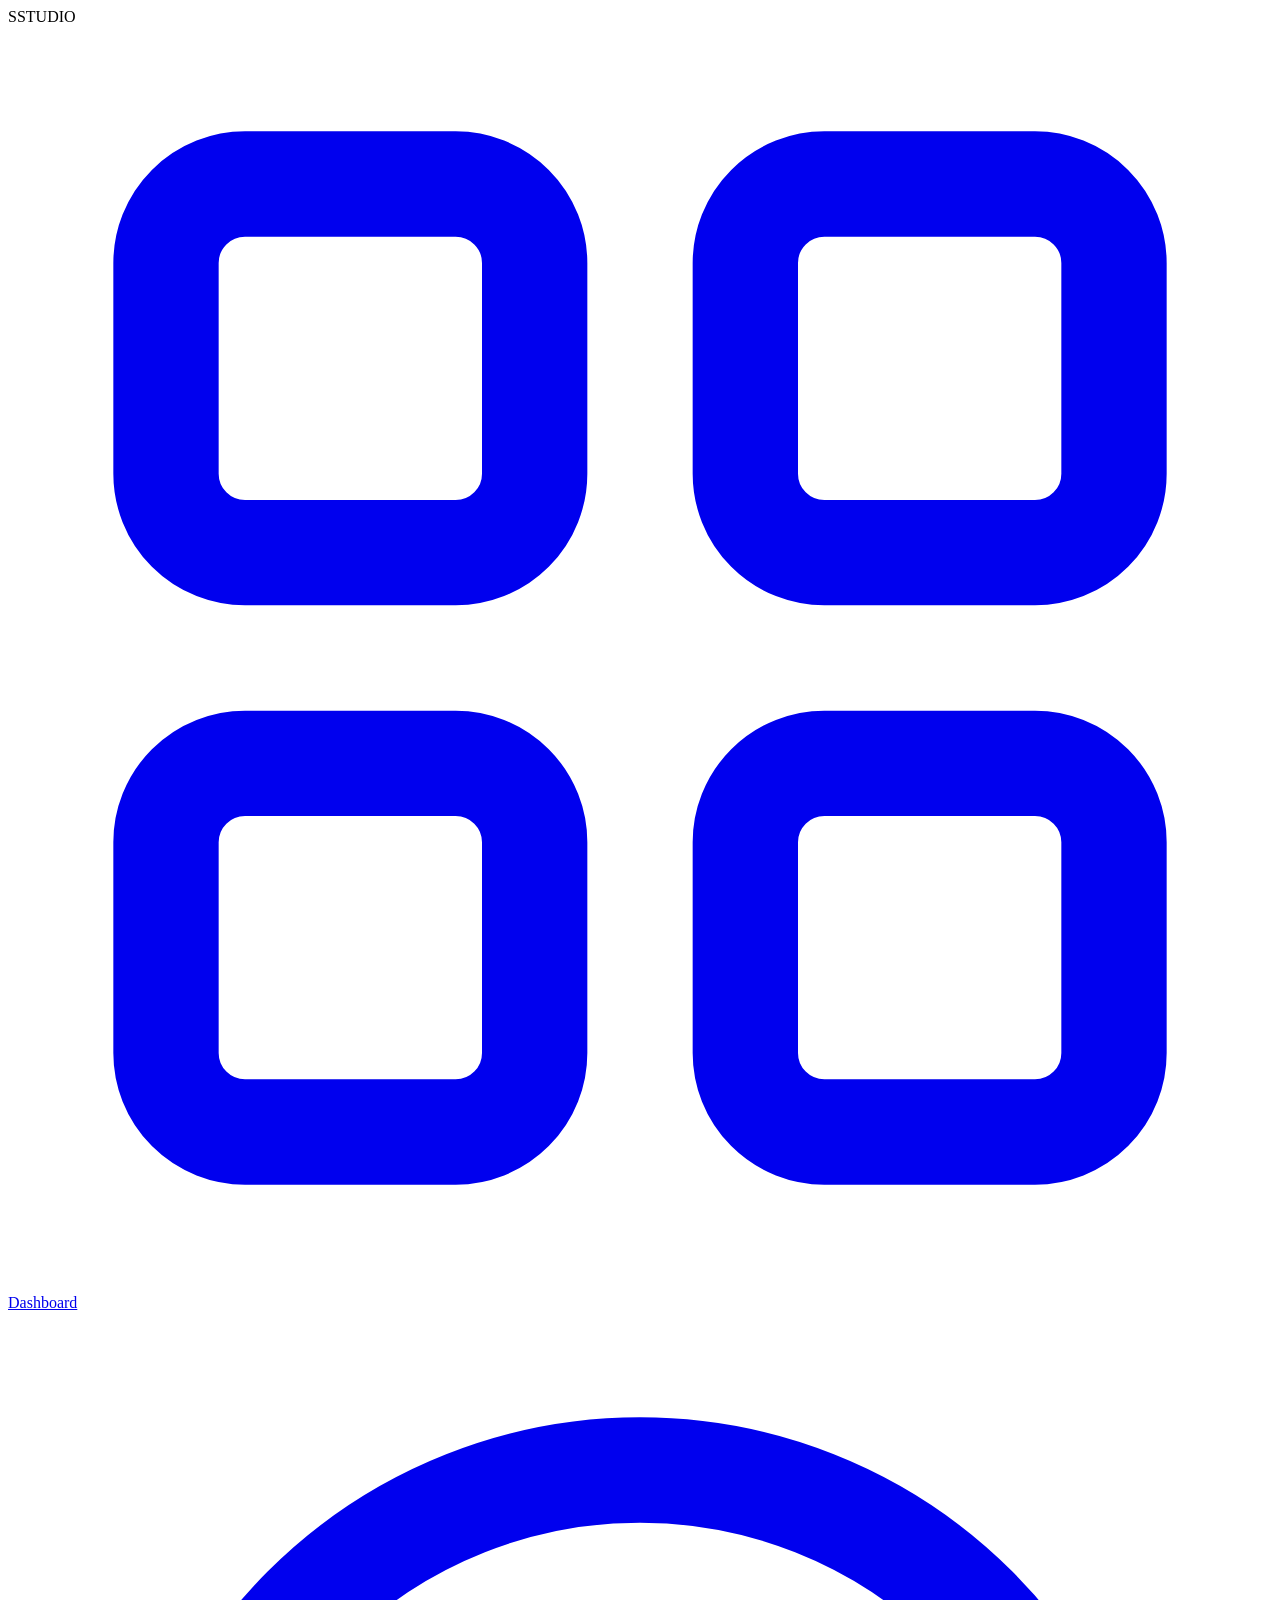
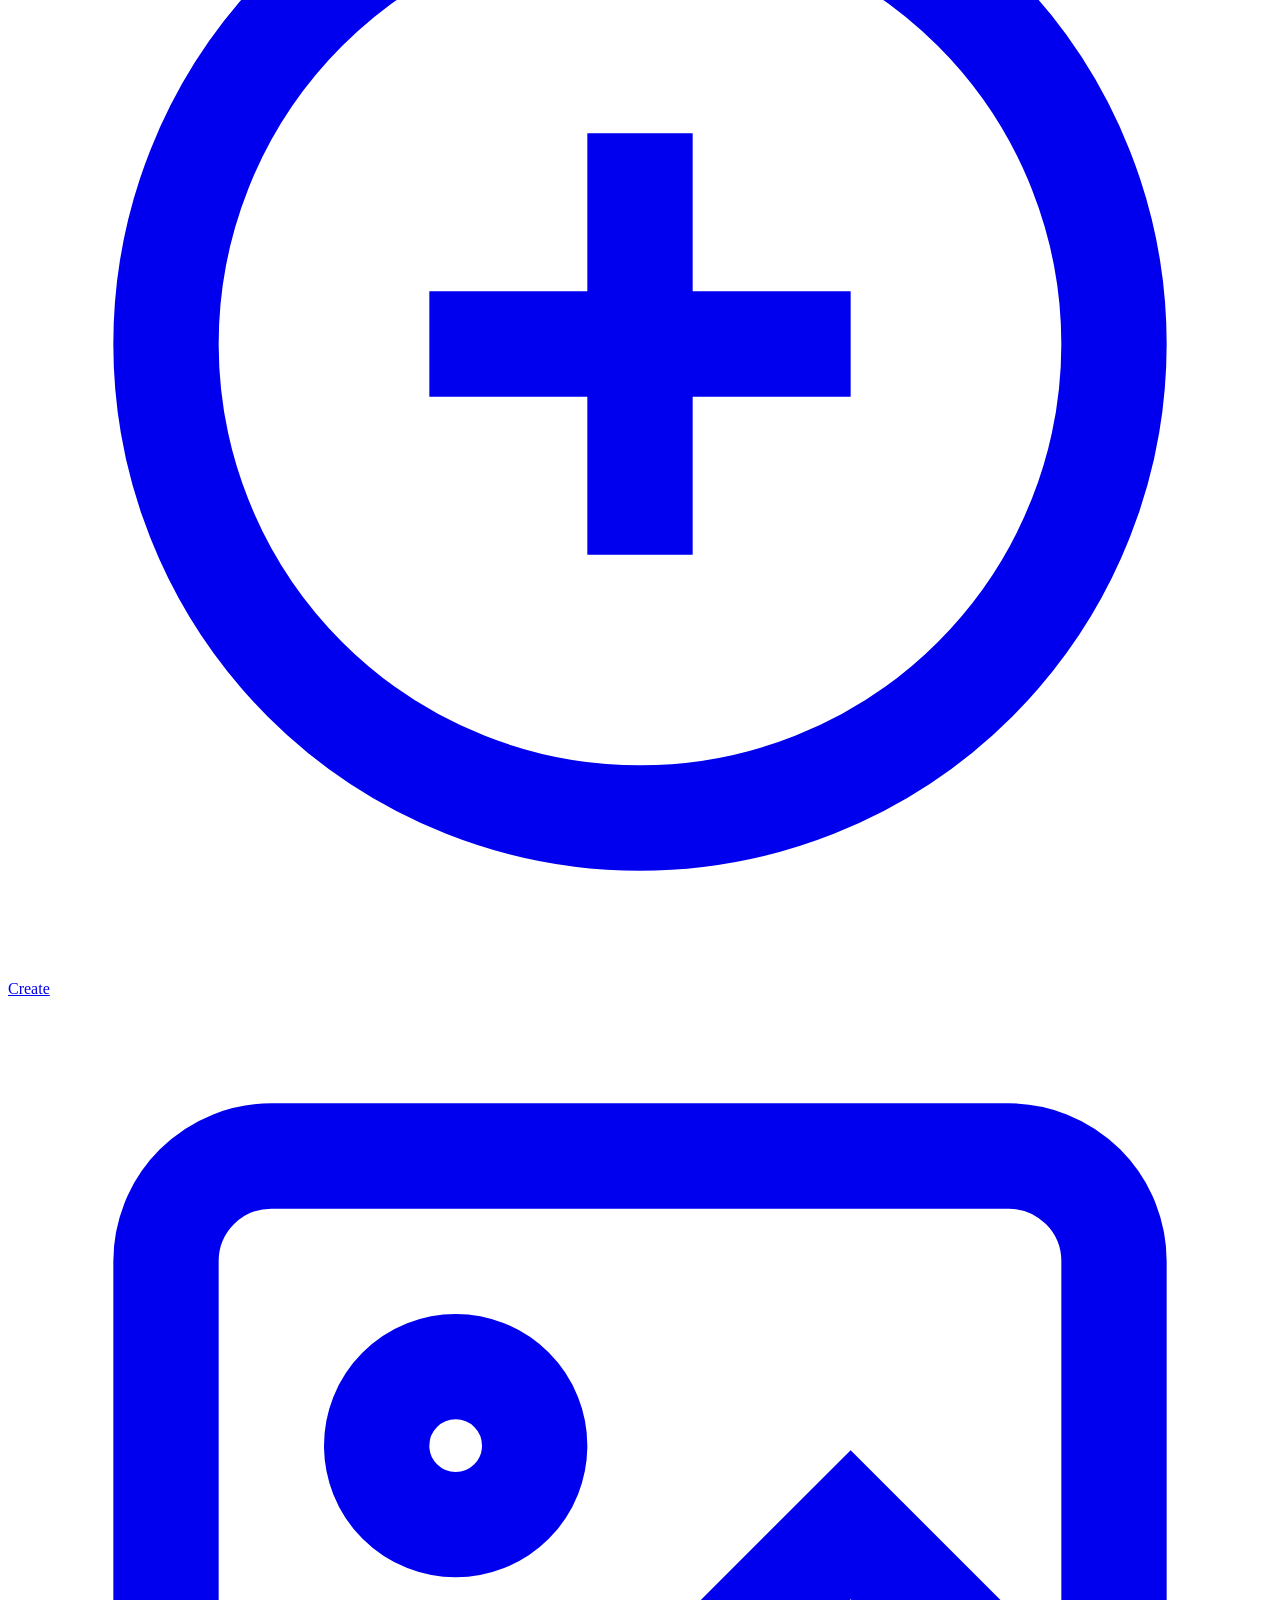
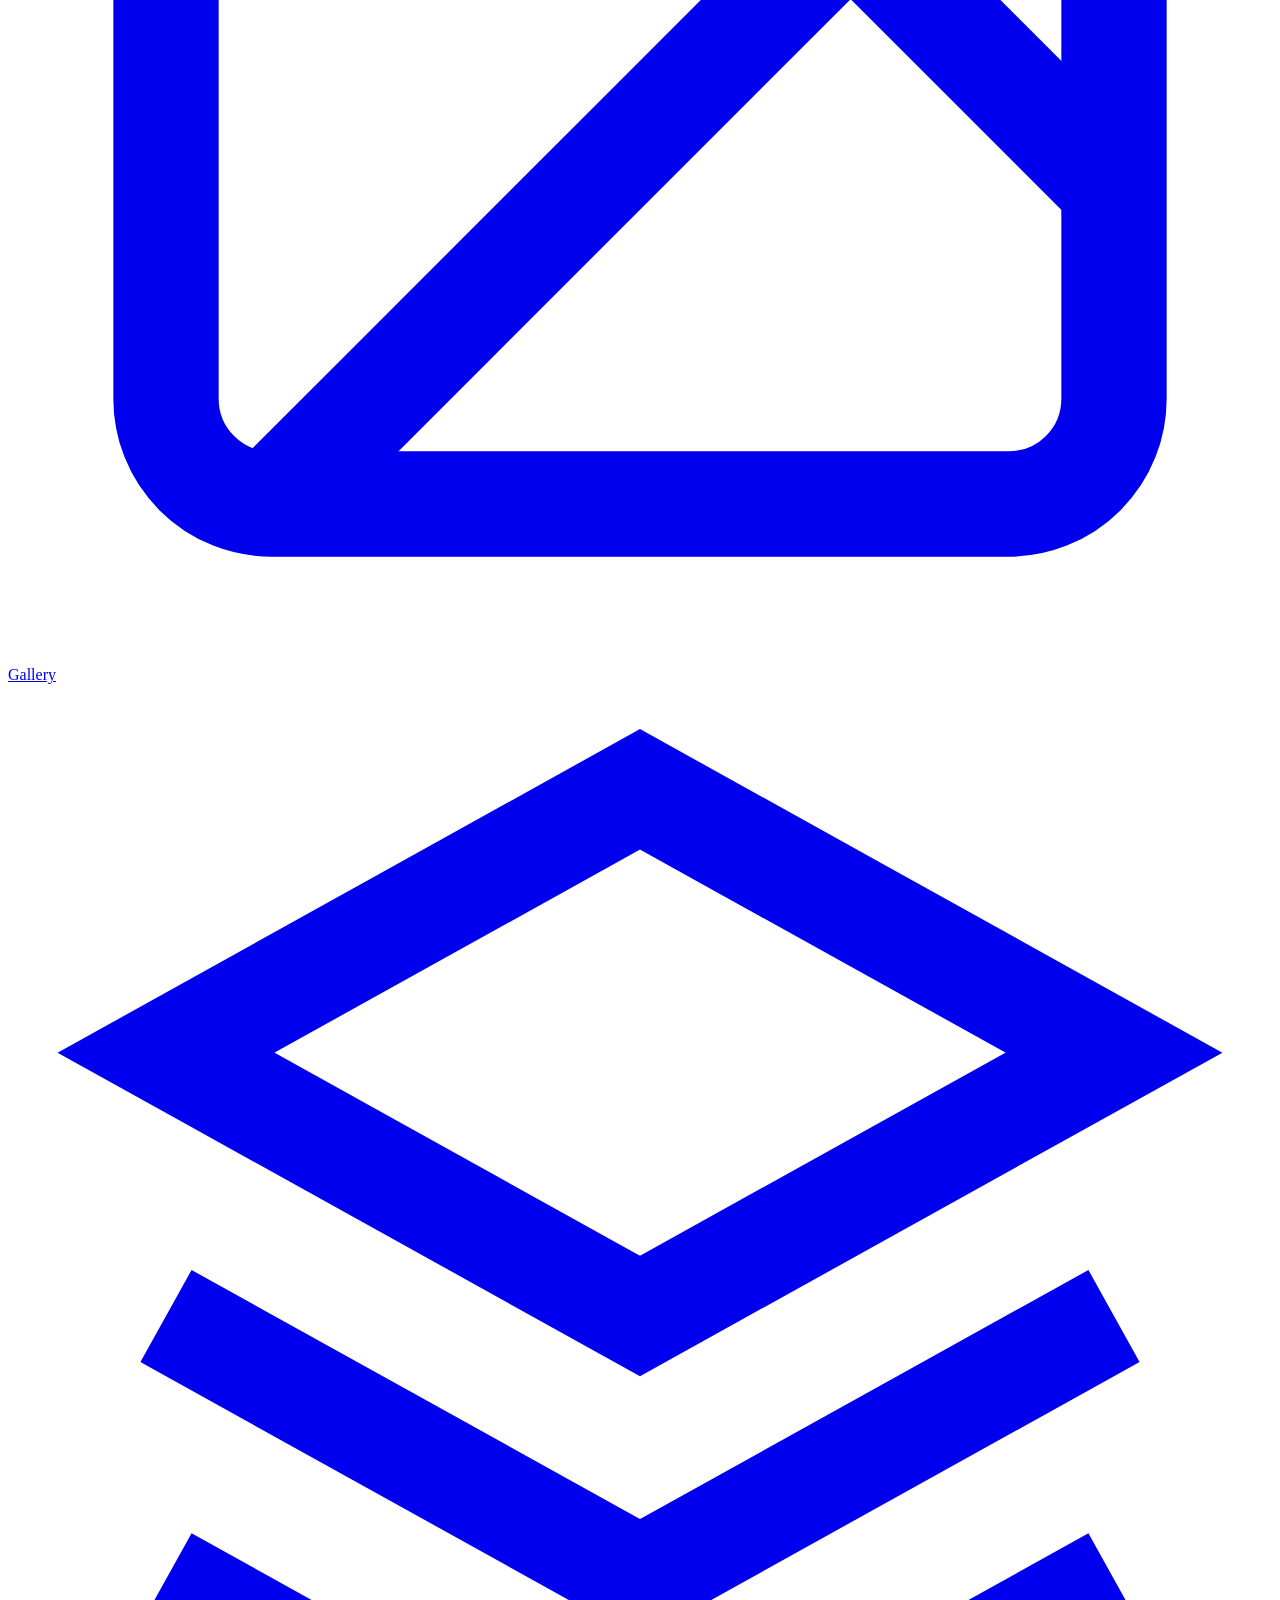
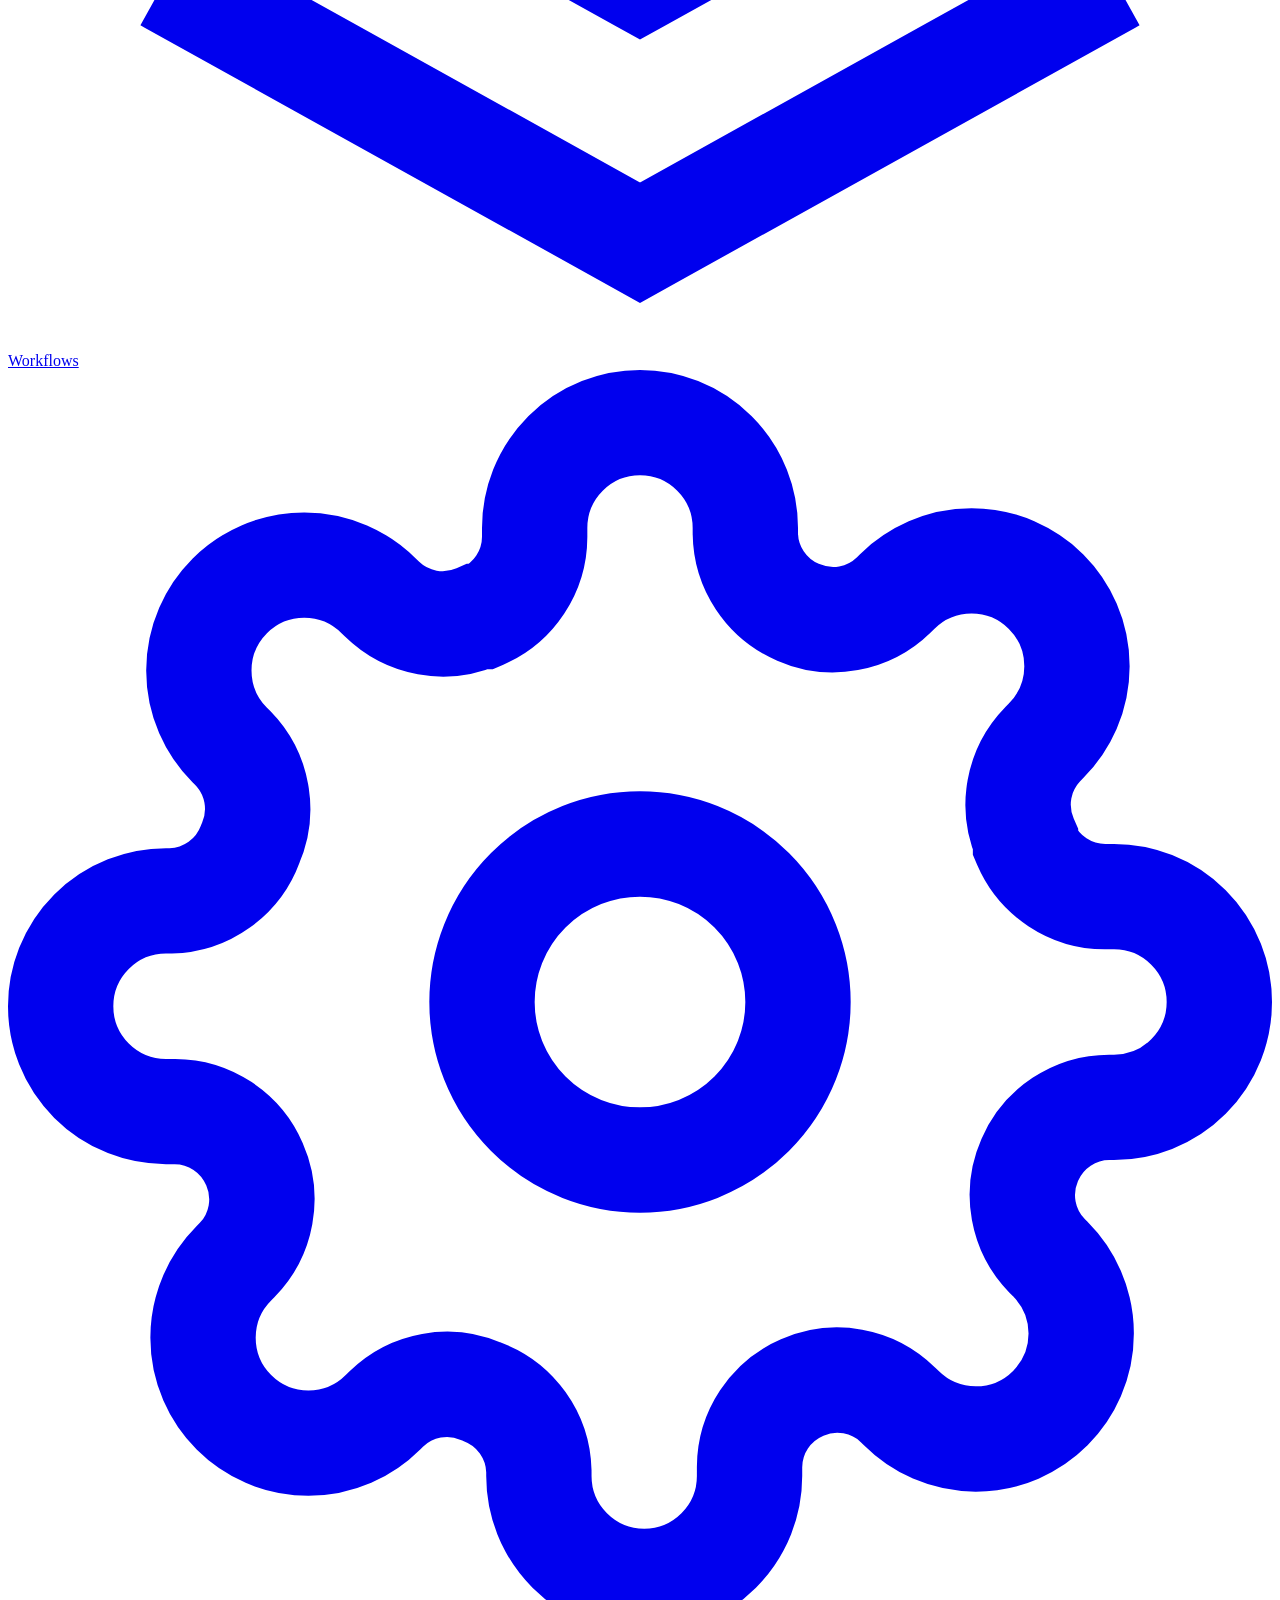
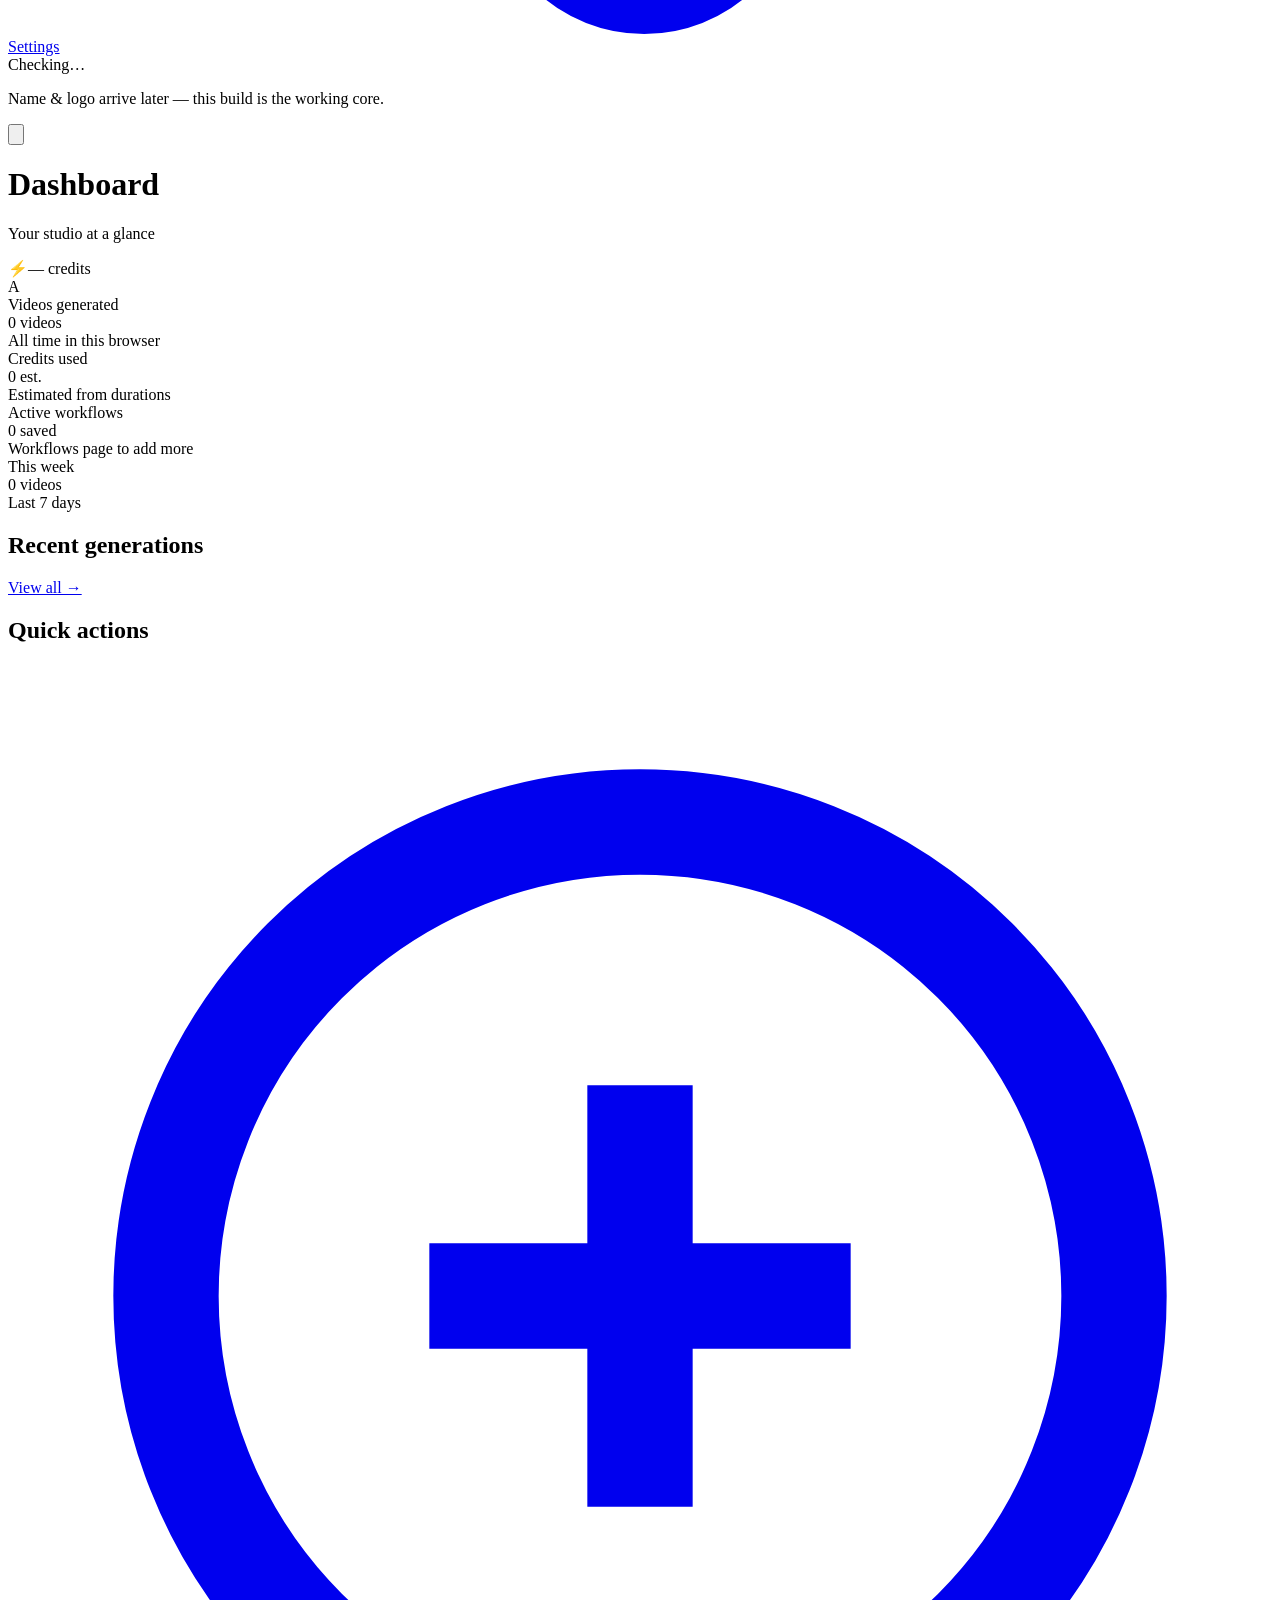
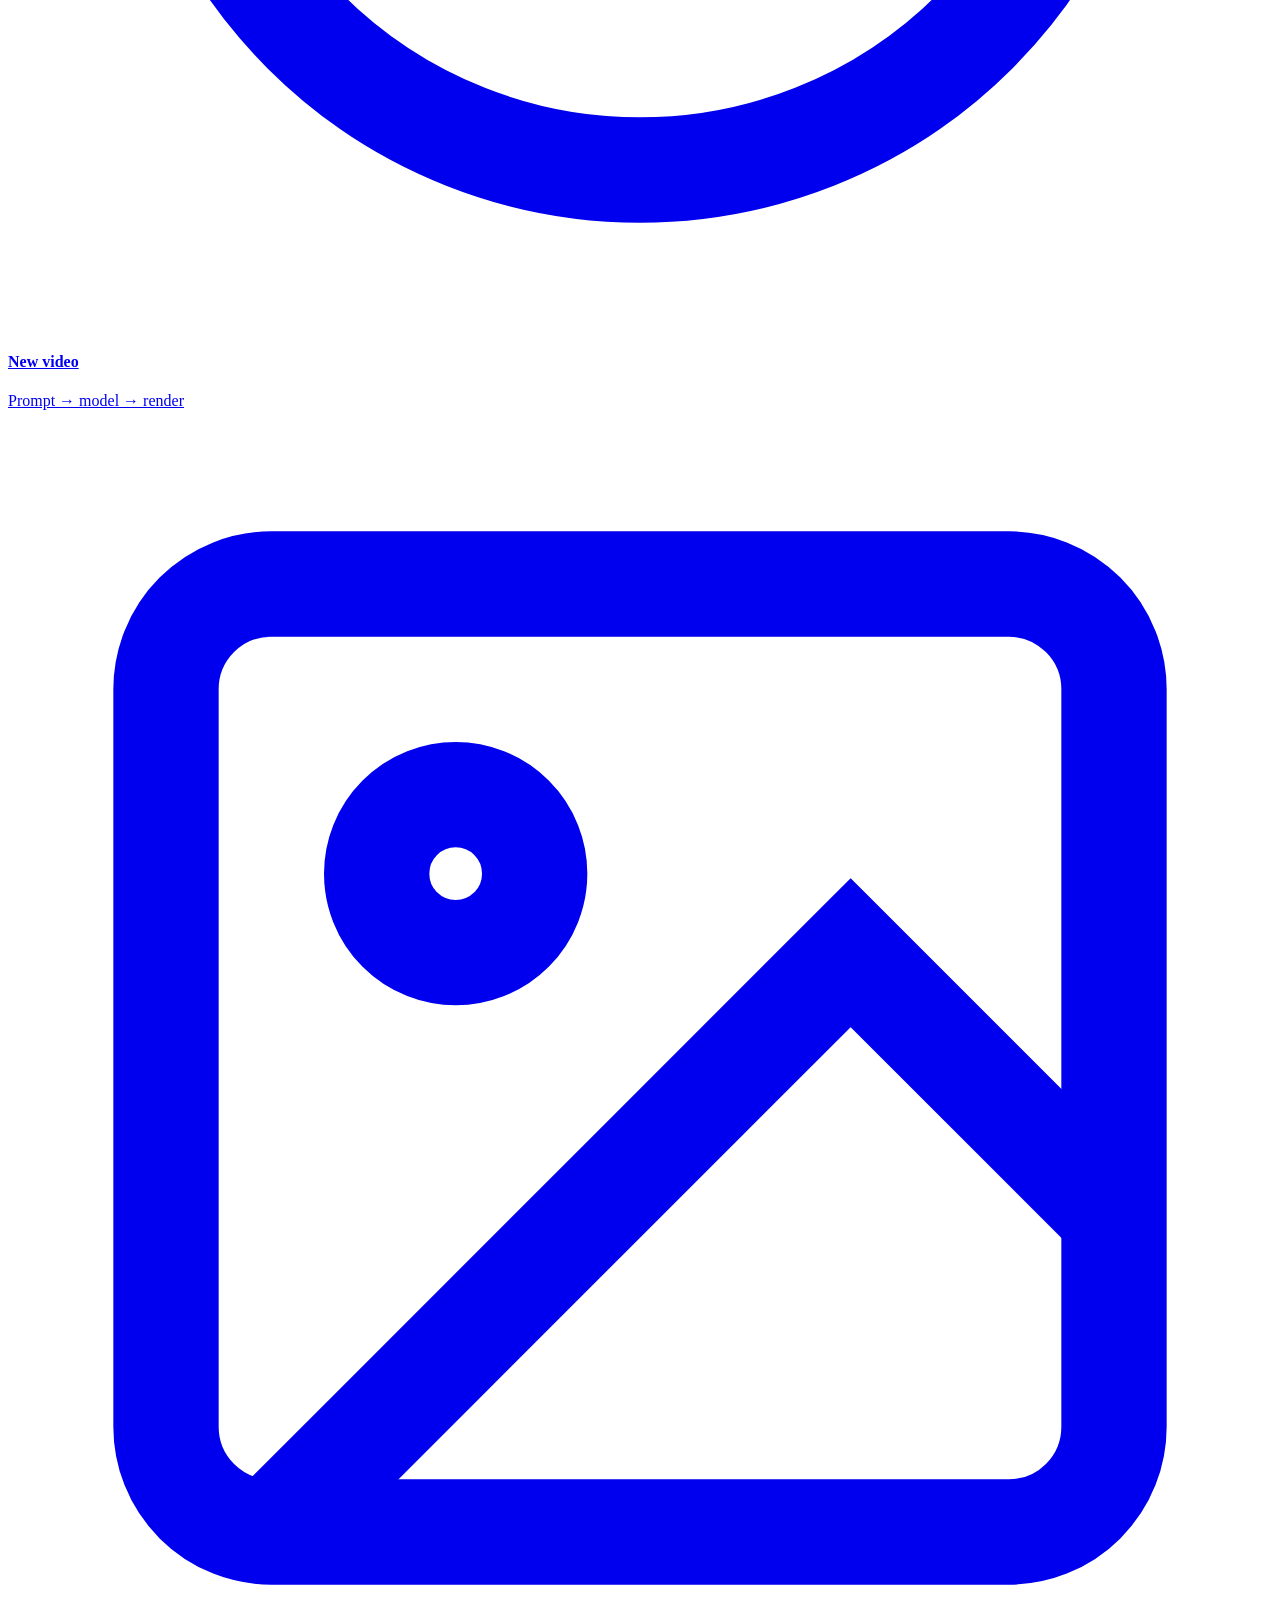
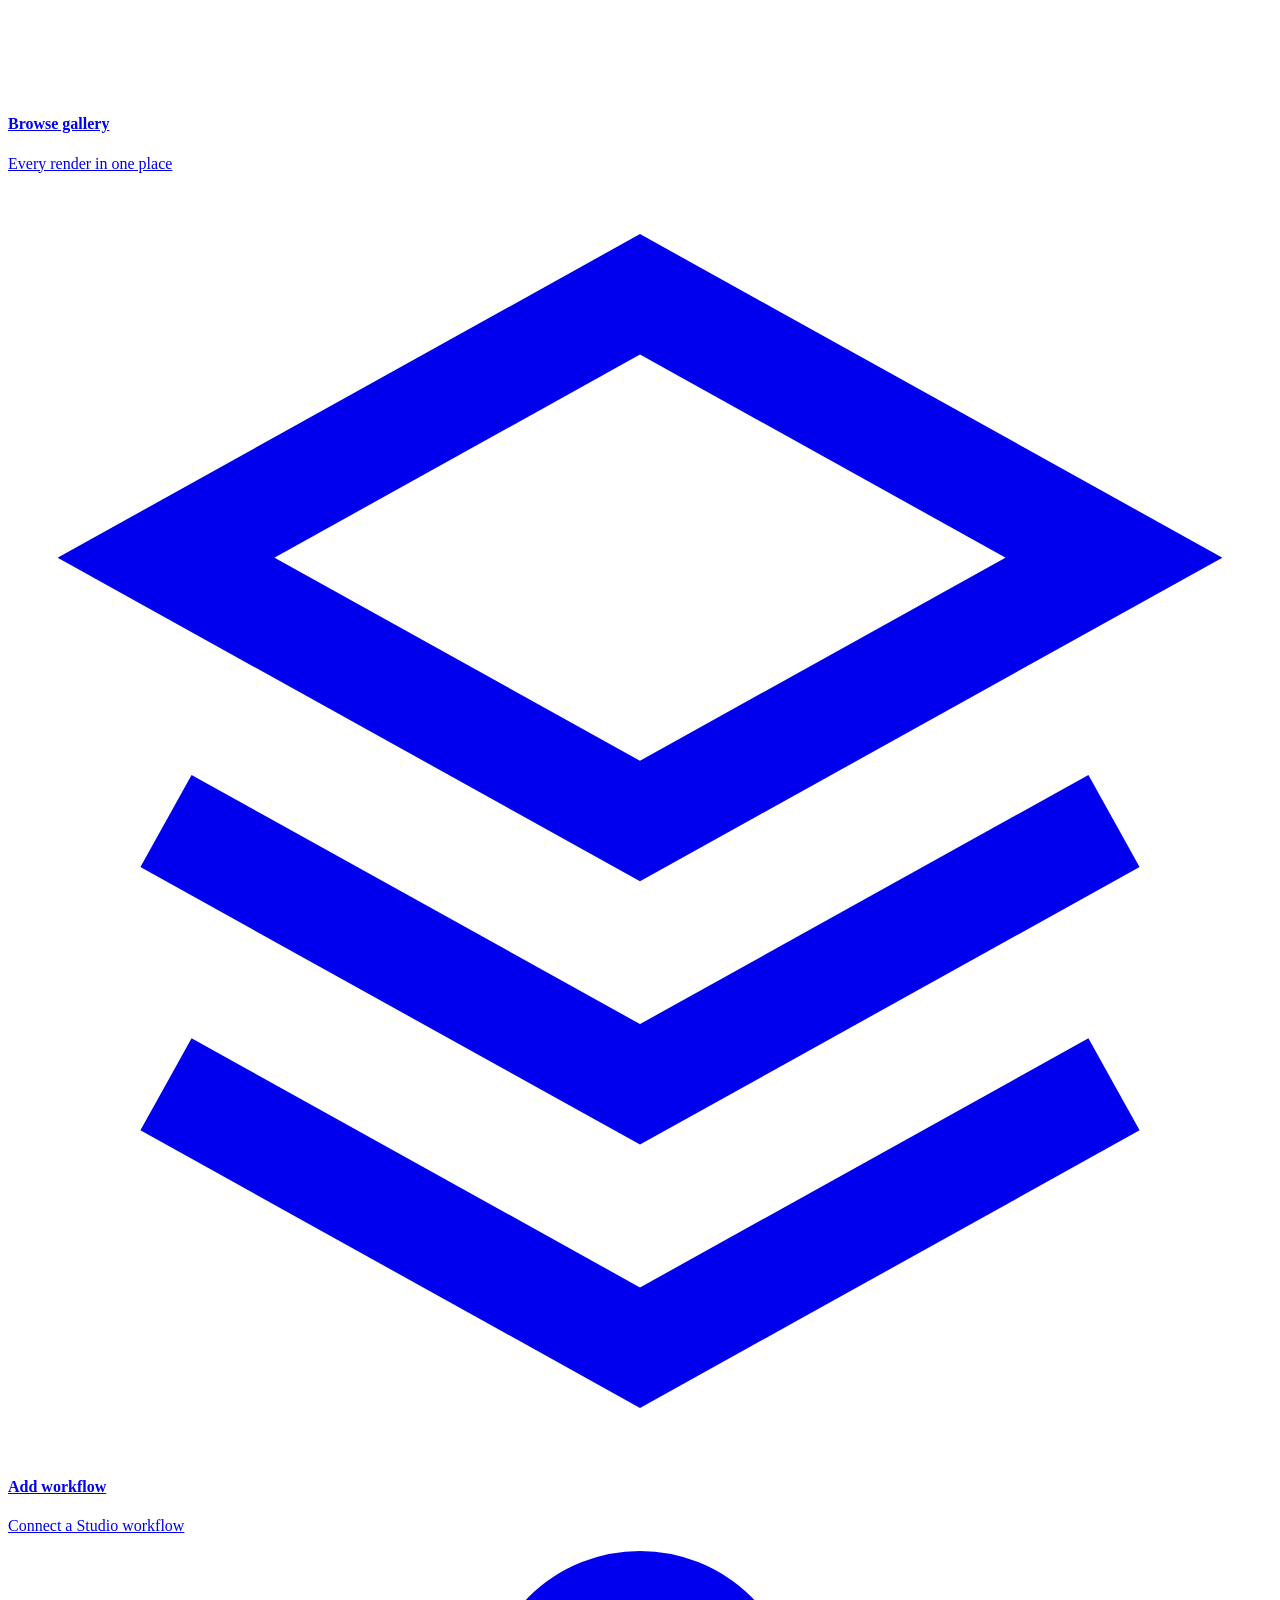
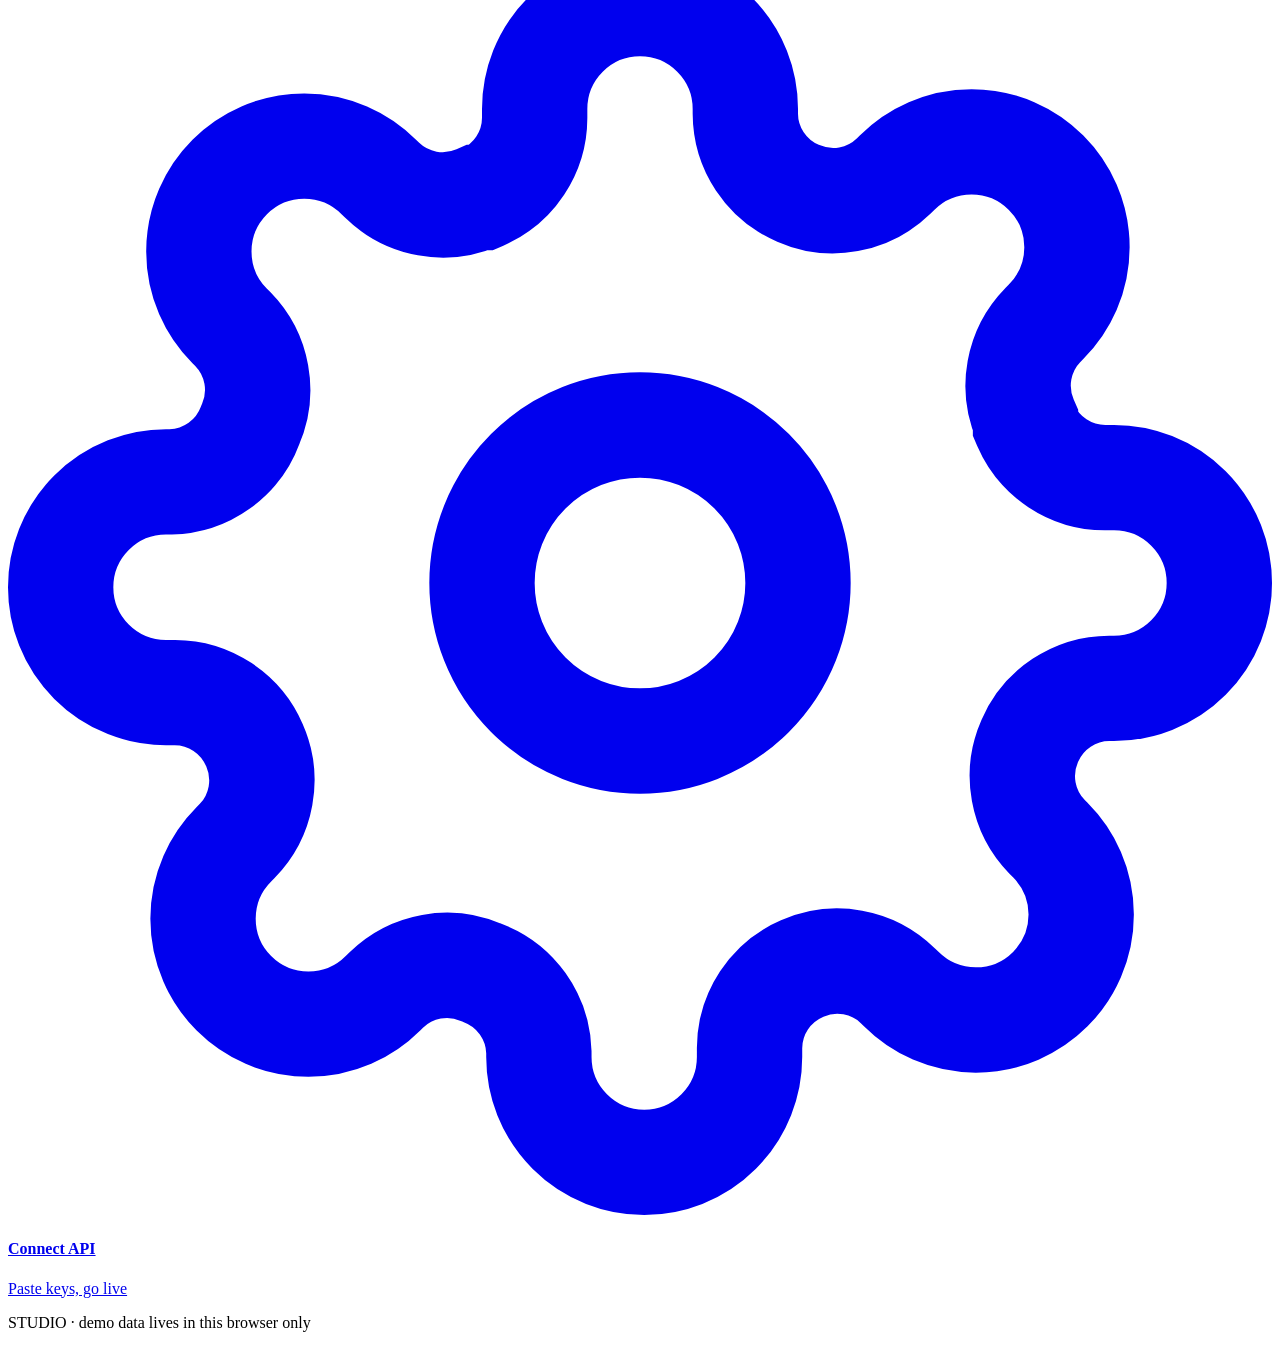
==== index.html @ fbe87f5c "Initial studio app deploy" ====
<!DOCTYPE html>
<html lang="en">
<head>
<meta charset="UTF-8">
<meta name="viewport" content="width=device-width, initial-scale=1.0">
<title>STUDIO — Dashboard</title>
<link rel="stylesheet" href="assets/style.css">
</head>
<body data-page="dashboard">
<div class="app">
  <aside class="sidebar" id="sidebar">
    <div class="brand"><span class="brand-mark">S</span><span class="brand-name">STUDIO</span></div>
    <nav class="nav">
      <a href="index.html" data-nav="dashboard"><svg viewBox="0 0 24 24" fill="none" stroke="currentColor" stroke-width="2"><rect x="3" y="3" width="7" height="7" rx="1.5"/><rect x="14" y="3" width="7" height="7" rx="1.5"/><rect x="3" y="14" width="7" height="7" rx="1.5"/><rect x="14" y="14" width="7" height="7" rx="1.5"/></svg>Dashboard</a>
      <a href="create.html" data-nav="create"><svg viewBox="0 0 24 24" fill="none" stroke="currentColor" stroke-width="2"><circle cx="12" cy="12" r="9"/><path d="M12 8v8M8 12h8"/></svg>Create</a>
      <a href="gallery.html" data-nav="gallery"><svg viewBox="0 0 24 24" fill="none" stroke="currentColor" stroke-width="2"><rect x="3" y="3" width="18" height="18" rx="2"/><circle cx="8.5" cy="8.5" r="1.5"/><path d="M21 15l-5-5L5 21"/></svg>Gallery</a>
      <a href="workflows.html" data-nav="workflows"><svg viewBox="0 0 24 24" fill="none" stroke="currentColor" stroke-width="2"><path d="M12 2l9 5-9 5-9-5 9-5z"/><path d="M3 12l9 5 9-5"/><path d="M3 17l9 5 9-5"/></svg>Workflows</a>
      <a href="settings.html" data-nav="settings"><svg viewBox="0 0 24 24" fill="none" stroke="currentColor" stroke-width="2"><circle cx="12" cy="12" r="3"/><path d="M19.4 15a1.65 1.65 0 0 0 .33 1.82l.06.06a2 2 0 1 1-2.83 2.83l-.06-.06a1.65 1.65 0 0 0-1.82-.33 1.65 1.65 0 0 0-1 1.51V21a2 2 0 1 1-4 0v-.09A1.65 1.65 0 0 0 9 19.4a1.65 1.65 0 0 0-1.82.33l-.06.06a2 2 0 1 1-2.83-2.83l.06-.06a1.65 1.65 0 0 0 .33-1.82 1.65 1.65 0 0 0-1.51-1H3a2 2 0 1 1 0-4h.09A1.65 1.65 0 0 0 4.6 9a1.65 1.65 0 0 0-.33-1.82l-.06-.06a2 2 0 1 1 2.83-2.83l.06.06a1.65 1.65 0 0 0 1.82.33H9a1.65 1.65 0 0 0 1-1.51V3a2 2 0 1 1 4 0v.09a1.65 1.65 0 0 0 1 1.51 1.65 1.65 0 0 0 1.82-.33l.06-.06a2 2 0 1 1 2.83 2.83l-.06.06a1.65 1.65 0 0 0-.33 1.82V9a1.65 1.65 0 0 0 1.51 1H21a2 2 0 1 1 0 4h-.09a1.65 1.65 0 0 0-1.51 1z"/></svg>Settings</a>
    </nav>
    <div class="side-foot">
      <div class="mode-pill" id="modePill"><span class="mode-dot"></span>Checking…</div>
      <p class="side-note">Name &amp; logo arrive later — this build is the working core.</p>
    </div>
  </aside>
  <div class="scrim" id="scrim"></div>

  <div class="main">
    <header class="topbar">
      <button class="hamburger" id="hamburger" aria-label="Menu"><svg viewBox="0 0 24 24" fill="none" stroke="currentColor" stroke-width="2"><path d="M3 6h18M3 12h18M3 18h18"/></svg></button>
      <div>
        <h1>Dashboard</h1>
        <p class="topbar-sub">Your studio at a glance</p>
      </div>
      <div class="topbar-right">
        <div class="credits-pill"><span class="bolt">⚡</span><span id="creditPill">— credits</span></div>
        <div class="avatar">A</div>
      </div>
    </header>

    <div class="content">
      <div class="grid stats">
        <div class="stat"><div class="stat-label">Videos generated</div><div class="stat-value" id="stTotal">0<span class="unit"> videos</span></div><div class="stat-delta up">All time in this browser</div></div>
        <div class="stat"><div class="stat-label">Credits used</div><div class="stat-value" id="stCredits">0<span class="unit"> est.</span></div><div class="stat-delta">Estimated from durations</div></div>
        <div class="stat"><div class="stat-label">Active workflows</div><div class="stat-value" id="stWf">0<span class="unit"> saved</span></div><div class="stat-delta"><span class="stat-accent">Workflows</span> page to add more</div></div>
        <div class="stat"><div class="stat-label">This week</div><div class="stat-value" id="stWeek">0<span class="unit"> videos</span></div><div class="stat-delta">Last 7 days</div></div>
      </div>

      <div class="section-head"><h2>Recent generations</h2><a class="link" href="gallery.html">View all →</a></div>
      <div class="gen-row" id="recentRow"></div>
      <div class="empty" id="recentEmpty" style="display:none">
        <div class="e-ico"><svg viewBox="0 0 24 24" fill="none" stroke="currentColor" stroke-width="2"><rect x="3" y="3" width="18" height="18" rx="2"/><circle cx="8.5" cy="8.5" r="1.5"/><path d="M21 15l-5-5L5 21"/></svg></div>
        <h3>Nothing rendered yet</h3>
        <p>Your first video takes under a minute. Write a prompt, pick a model, hit generate — it lands here and in the Gallery.</p>
        <a class="btn" href="create.html">Create your first video</a>
      </div>

      <div class="section-head"><h2>Quick actions</h2></div>
      <div class="grid quick">
        <a class="qa" href="create.html"><span class="qa-ico"><svg viewBox="0 0 24 24" fill="none" stroke="currentColor" stroke-width="2"><circle cx="12" cy="12" r="9"/><path d="M12 8v8M8 12h8"/></svg></span><span><h4>New video</h4><p>Prompt → model → render</p></span></a>
        <a class="qa" href="gallery.html"><span class="qa-ico"><svg viewBox="0 0 24 24" fill="none" stroke="currentColor" stroke-width="2"><rect x="3" y="3" width="18" height="18" rx="2"/><circle cx="8.5" cy="8.5" r="1.5"/><path d="M21 15l-5-5L5 21"/></svg></span><span><h4>Browse gallery</h4><p>Every render in one place</p></span></a>
        <a class="qa" href="workflows.html"><span class="qa-ico"><svg viewBox="0 0 24 24" fill="none" stroke="currentColor" stroke-width="2"><path d="M12 2l9 5-9 5-9-5 9-5z"/><path d="M3 12l9 5 9-5"/><path d="M3 17l9 5 9-5"/></svg></span><span><h4>Add workflow</h4><p>Connect a Studio workflow</p></span></a>
        <a class="qa" href="settings.html"><span class="qa-ico"><svg viewBox="0 0 24 24" fill="none" stroke="currentColor" stroke-width="2"><circle cx="12" cy="12" r="3"/><path d="M19.4 15a1.65 1.65 0 0 0 .33 1.82l.06.06a2 2 0 1 1-2.83 2.83l-.06-.06a1.65 1.65 0 0 0-1.82-.33 1.65 1.65 0 0 0-1 1.51V21a2 2 0 1 1-4 0v-.09A1.65 1.65 0 0 0 9 19.4a1.65 1.65 0 0 0-1.82.33l-.06.06a2 2 0 1 1-2.83-2.83l.06-.06a1.65 1.65 0 0 0 .33-1.82 1.65 1.65 0 0 0-1.51-1H3a2 2 0 1 1 0-4h.09A1.65 1.65 0 0 0 4.6 9a1.65 1.65 0 0 0-.33-1.82l-.06-.06a2 2 0 1 1 2.83-2.83l.06.06a1.65 1.65 0 0 0 1.82.33H9a1.65 1.65 0 0 0 1-1.51V3a2 2 0 1 1 4 0v.09a1.65 1.65 0 0 0 1 1.51 1.65 1.65 0 0 0 1.82-.33l.06-.06a2 2 0 1 1 2.83 2.83l-.06.06a1.65 1.65 0 0 0-.33 1.82V9a1.65 1.65 0 0 0 1.51 1H21a2 2 0 1 1 0 4h-.09a1.65 1.65 0 0 0-1.51 1z"/></svg></span><span><h4>Connect API</h4><p>Paste keys, go live</p></span></a>
      </div>

      <p class="footer-note">STUDIO · demo data lives in this browser only</p>
    </div>
  </div>
</div>
<div class="toast" id="toast"></div>
<script src="assets/app.js"></script>
</body>
</html>
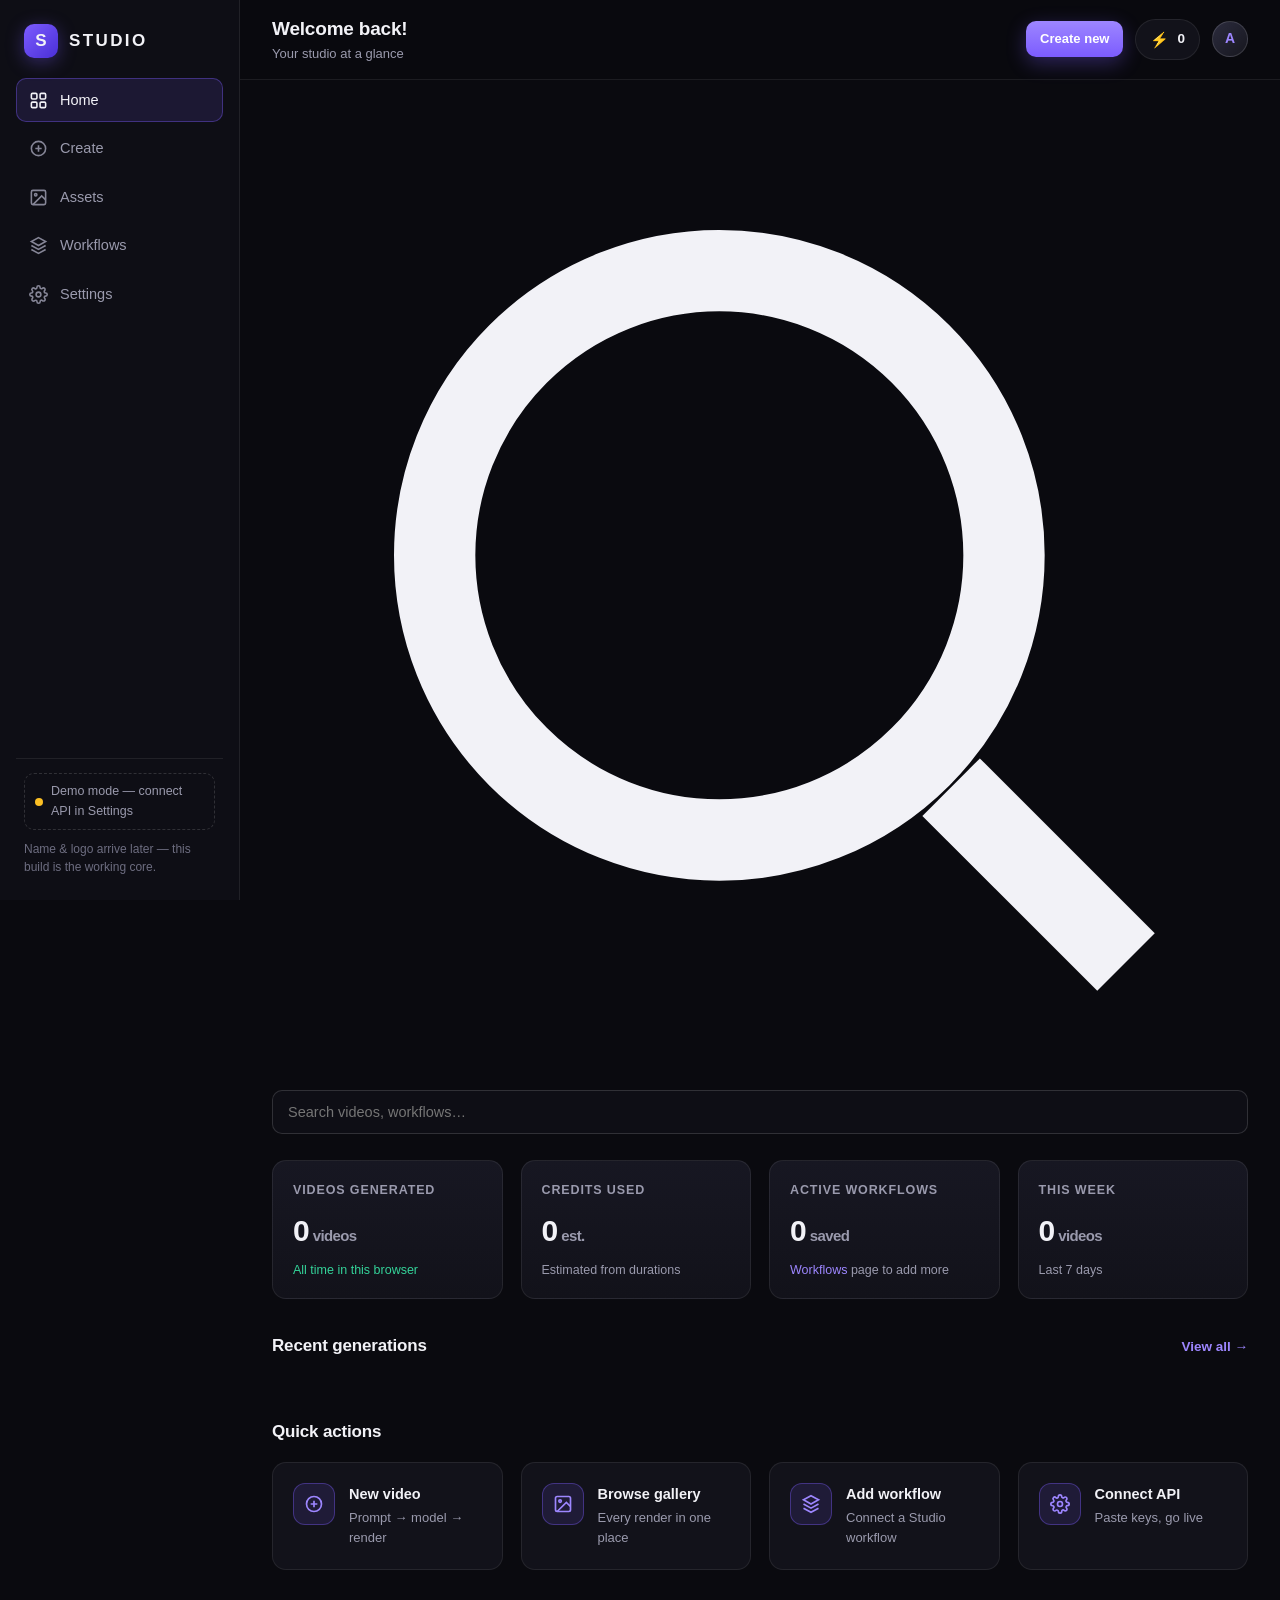
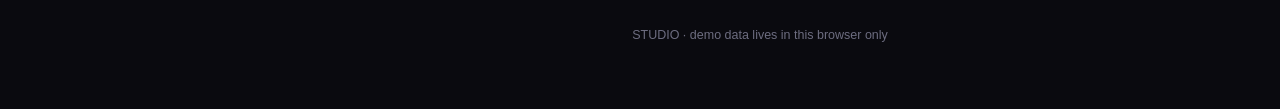
==== commit 51431ee2: "Style refinement: blue theme + more models" ====
--- a/index.html
+++ b/index.html
@@ -3,17 +3,17 @@
 <head>
 <meta charset="UTF-8">
 <meta name="viewport" content="width=device-width, initial-scale=1.0">
-<title>STUDIO — Dashboard</title>
+<title>STUDIO — Home</title>
 <link rel="stylesheet" href="assets/style.css">
 </head>
-<body data-page="dashboard">
+<body data-page="home">
 <div class="app">
   <aside class="sidebar" id="sidebar">
     <div class="brand"><span class="brand-mark">S</span><span class="brand-name">STUDIO</span></div>
     <nav class="nav">
-      <a href="index.html" data-nav="dashboard"><svg viewBox="0 0 24 24" fill="none" stroke="currentColor" stroke-width="2"><rect x="3" y="3" width="7" height="7" rx="1.5"/><rect x="14" y="3" width="7" height="7" rx="1.5"/><rect x="3" y="14" width="7" height="7" rx="1.5"/><rect x="14" y="14" width="7" height="7" rx="1.5"/></svg>Dashboard</a>
+      <a href="index.html" data-nav="home"><svg viewBox="0 0 24 24" fill="none" stroke="currentColor" stroke-width="2"><rect x="3" y="3" width="7" height="7" rx="1.5"/><rect x="14" y="3" width="7" height="7" rx="1.5"/><rect x="3" y="14" width="7" height="7" rx="1.5"/><rect x="14" y="14" width="7" height="7" rx="1.5"/></svg>Home</a>
       <a href="create.html" data-nav="create"><svg viewBox="0 0 24 24" fill="none" stroke="currentColor" stroke-width="2"><circle cx="12" cy="12" r="9"/><path d="M12 8v8M8 12h8"/></svg>Create</a>
-      <a href="gallery.html" data-nav="gallery"><svg viewBox="0 0 24 24" fill="none" stroke="currentColor" stroke-width="2"><rect x="3" y="3" width="18" height="18" rx="2"/><circle cx="8.5" cy="8.5" r="1.5"/><path d="M21 15l-5-5L5 21"/></svg>Gallery</a>
+      <a href="gallery.html" data-nav="gallery"><svg viewBox="0 0 24 24" fill="none" stroke="currentColor" stroke-width="2"><rect x="3" y="3" width="18" height="18" rx="2"/><circle cx="8.5" cy="8.5" r="1.5"/><path d="M21 15l-5-5L5 21"/></svg>Assets</a>
       <a href="workflows.html" data-nav="workflows"><svg viewBox="0 0 24 24" fill="none" stroke="currentColor" stroke-width="2"><path d="M12 2l9 5-9 5-9-5 9-5z"/><path d="M3 12l9 5 9-5"/><path d="M3 17l9 5 9-5"/></svg>Workflows</a>
       <a href="settings.html" data-nav="settings"><svg viewBox="0 0 24 24" fill="none" stroke="currentColor" stroke-width="2"><circle cx="12" cy="12" r="3"/><path d="M19.4 15a1.65 1.65 0 0 0 .33 1.82l.06.06a2 2 0 1 1-2.83 2.83l-.06-.06a1.65 1.65 0 0 0-1.82-.33 1.65 1.65 0 0 0-1 1.51V21a2 2 0 1 1-4 0v-.09A1.65 1.65 0 0 0 9 19.4a1.65 1.65 0 0 0-1.82.33l-.06.06a2 2 0 1 1-2.83-2.83l.06-.06a1.65 1.65 0 0 0 .33-1.82 1.65 1.65 0 0 0-1.51-1H3a2 2 0 1 1 0-4h.09A1.65 1.65 0 0 0 4.6 9a1.65 1.65 0 0 0-.33-1.82l-.06-.06a2 2 0 1 1 2.83-2.83l.06.06a1.65 1.65 0 0 0 1.82.33H9a1.65 1.65 0 0 0 1-1.51V3a2 2 0 1 1 4 0v.09a1.65 1.65 0 0 0 1 1.51 1.65 1.65 0 0 0 1.82-.33l.06-.06a2 2 0 1 1 2.83 2.83l-.06.06a1.65 1.65 0 0 0-.33 1.82V9a1.65 1.65 0 0 0 1.51 1H21a2 2 0 1 1 0 4h-.09a1.65 1.65 0 0 0-1.51 1z"/></svg>Settings</a>
     </nav>
@@ -28,16 +28,21 @@
     <header class="topbar">
       <button class="hamburger" id="hamburger" aria-label="Menu"><svg viewBox="0 0 24 24" fill="none" stroke="currentColor" stroke-width="2"><path d="M3 6h18M3 12h18M3 18h18"/></svg></button>
       <div>
-        <h1>Dashboard</h1>
+        <h1>Welcome back!</h1>
         <p class="topbar-sub">Your studio at a glance</p>
       </div>
       <div class="topbar-right">
-        <div class="credits-pill"><span class="bolt">⚡</span><span id="creditPill">— credits</span></div>
+        <a class="btn btn-sm" href="create.html">Create new</a>
+        <div class="credits-pill"><span class="bolt">⚡</span><span id="creditBadge">0</span></div>
         <div class="avatar">A</div>
       </div>
     </header>
 
     <div class="content">
+      <div class="search-row">
+        <svg viewBox="0 0 24 24" fill="none" stroke="currentColor" stroke-width="2"><circle cx="11" cy="11" r="7"/><path d="M21 21l-4.3-4.3"/></svg>
+        <input type="text" id="dashSearch" placeholder="Search videos, workflows…" aria-label="Search">
+      </div>
       <div class="grid stats">
         <div class="stat"><div class="stat-label">Videos generated</div><div class="stat-value" id="stTotal">0<span class="unit"> videos</span></div><div class="stat-delta up">All time in this browser</div></div>
         <div class="stat"><div class="stat-label">Credits used</div><div class="stat-value" id="stCredits">0<span class="unit"> est.</span></div><div class="stat-delta">Estimated from durations</div></div>
--- a/assets/style.css
+++ b/assets/style.css
@@ -0,0 +1,443 @@
+/* STUDIO — original dark premium theme */
+:root{
+  --bg:#0a0a0f;
+  --bg-soft:#0e0e15;
+  --panel:#12121a;
+  --panel-2:#171722;
+  --panel-3:#1d1d2a;
+  --border:rgba(255,255,255,.08);
+  --border-strong:rgba(255,255,255,.14);
+  --text:#f2f2f7;
+  --muted:#9a9aad;
+  --muted-2:#6d6d80;
+  --accent:#7c5cff;
+  --accent-2:#9d86ff;
+  --accent-soft:rgba(124,92,255,.13);
+  --accent-border:rgba(124,92,255,.38);
+  --green:#34d399;
+  --green-soft:rgba(52,211,153,.12);
+  --amber:#fbbf24;
+  --amber-soft:rgba(251,191,36,.12);
+  --red:#f87171;
+  --red-soft:rgba(248,113,113,.12);
+  --blue:#60a5fa;
+  --radius:14px;
+  --radius-sm:10px;
+  --sidebar-w:240px;
+  --font:-apple-system,BlinkMacSystemFont,"Segoe UI",Inter,Roboto,"Helvetica Neue",Arial,sans-serif;
+  --mono:ui-monospace,SFMono-Regular,Menlo,Consolas,"Liberation Mono",monospace;
+}
+*{box-sizing:border-box;margin:0;padding:0}
+html{scroll-behavior:smooth}
+body{
+  font-family:var(--font);
+  background:var(--bg);
+  color:var(--text);
+  font-size:15px;
+  line-height:1.55;
+  -webkit-font-smoothing:antialiased;
+}
+a{color:inherit;text-decoration:none}
+button{font-family:inherit;cursor:pointer}
+img{max-width:100%}
+::selection{background:rgba(124,92,255,.35)}
+
+/* ---------- layout ---------- */
+.app{display:flex;min-height:100vh}
+.sidebar{
+  width:var(--sidebar-w);
+  background:var(--bg-soft);
+  border-right:1px solid var(--border);
+  position:fixed;inset:0 auto 0 0;
+  display:flex;flex-direction:column;
+  padding:22px 16px;
+  z-index:60;
+  transition:transform .28s ease;
+}
+.main{flex:1;margin-left:var(--sidebar-w);min-width:0;display:flex;flex-direction:column}
+.content{padding:28px 32px 64px;max-width:1180px;width:100%;margin:0 auto}
+.scrim{display:none}
+
+/* ---------- brand ---------- */
+.brand{display:flex;align-items:center;gap:11px;padding:2px 8px 20px}
+.brand-mark{
+  width:34px;height:34px;border-radius:10px;flex:none;
+  background:linear-gradient(135deg,var(--accent),#4a2fd6);
+  display:flex;align-items:center;justify-content:center;
+  font-weight:800;font-size:17px;letter-spacing:.02em;
+  box-shadow:0 4px 18px rgba(124,92,255,.35);
+}
+.brand-name{font-weight:800;font-size:17px;letter-spacing:.14em}
+
+/* ---------- nav ---------- */
+.nav{display:flex;flex-direction:column;gap:4px}
+.nav a{
+  display:flex;align-items:center;gap:12px;
+  padding:10px 12px;border-radius:var(--radius-sm);
+  color:var(--muted);font-weight:500;font-size:14.5px;
+  border:1px solid transparent;
+  transition:background .15s,color .15s,border-color .15s;
+}
+.nav a svg{width:19px;height:19px;flex:none;opacity:.85}
+.nav a:hover{background:rgba(255,255,255,.045);color:var(--text)}
+.nav a.active{background:var(--accent-soft);color:var(--text);border-color:var(--accent-border)}
+.nav a.active svg{opacity:1}
+.side-foot{margin-top:auto;padding:14px 8px 2px;border-top:1px solid var(--border)}
+.mode-pill{
+  display:flex;align-items:center;gap:8px;font-size:12.5px;color:var(--muted);
+  padding:8px 10px;border:1px dashed var(--border-strong);border-radius:var(--radius-sm);
+}
+.mode-dot{width:8px;height:8px;border-radius:50%;background:var(--amber);flex:none}
+.mode-dot.live{background:var(--green)}
+.side-note{font-size:12px;color:var(--muted-2);margin-top:10px;line-height:1.5}
+
+/* ---------- topbar ---------- */
+.topbar{
+  position:sticky;top:0;z-index:40;
+  display:flex;align-items:center;gap:14px;
+  padding:14px 32px;
+  background:rgba(10,10,15,.82);backdrop-filter:blur(14px);
+  border-bottom:1px solid var(--border);
+}
+.topbar h1{font-size:19px;font-weight:700;letter-spacing:-.01em}
+.topbar-sub{font-size:13px;color:var(--muted);margin-top:1px}
+.topbar-right{margin-left:auto;display:flex;align-items:center;gap:12px}
+.credits-pill{
+  display:flex;align-items:center;gap:8px;
+  background:var(--panel);border:1px solid var(--border);
+  padding:8px 14px;border-radius:999px;font-size:13.5px;font-weight:600;
+}
+.credits-pill .bolt{color:var(--amber);font-size:15px}
+.avatar{
+  width:36px;height:36px;border-radius:50%;flex:none;
+  background:linear-gradient(135deg,#2b2b3d,#17171f);
+  border:1px solid var(--border-strong);
+  display:flex;align-items:center;justify-content:center;
+  font-weight:700;font-size:14px;color:var(--accent-2);
+}
+.hamburger{
+  display:none;background:var(--panel);border:1px solid var(--border);
+  border-radius:var(--radius-sm);width:40px;height:40px;flex:none;
+  align-items:center;justify-content:center;color:var(--text);
+}
+.hamburger svg{width:20px;height:20px}
+
+/* ---------- cards / grids ---------- */
+.grid{display:grid;gap:18px}
+.stats{grid-template-columns:repeat(auto-fit,minmax(210px,1fr));margin:26px 0}
+.stat{
+  background:linear-gradient(180deg,var(--panel-2),var(--panel));
+  border:1px solid var(--border);border-radius:var(--radius);
+  padding:20px 20px 18px;
+  transition:transform .18s ease,border-color .18s ease,box-shadow .18s ease;
+}
+.stat:hover{transform:translateY(-3px);border-color:var(--border-strong);box-shadow:0 12px 32px rgba(0,0,0,.35)}
+.stat-label{font-size:12.5px;color:var(--muted);font-weight:600;text-transform:uppercase;letter-spacing:.07em}
+.stat-value{font-size:30px;font-weight:800;letter-spacing:-.02em;margin-top:8px}
+.stat-value .unit{font-size:15px;font-weight:600;color:var(--muted)}
+.stat-delta{font-size:12.5px;margin-top:6px;color:var(--muted)}
+.stat-delta.up{color:var(--green)}
+.stat-accent{color:var(--accent-2)}
+
+.section-head{display:flex;align-items:baseline;gap:12px;margin:34px 0 16px}
+.section-head h2{font-size:17px;font-weight:700;letter-spacing:-.01em}
+.section-head .link{margin-left:auto;font-size:13.5px;color:var(--accent-2);font-weight:600}
+.section-head .link:hover{text-decoration:underline}
+
+.panel{
+  background:var(--panel);border:1px solid var(--border);
+  border-radius:var(--radius);padding:24px;
+}
+.panel h3{font-size:15.5px;font-weight:700;margin-bottom:6px}
+.panel p.desc{font-size:13.5px;color:var(--muted);margin-bottom:18px;max-width:640px}
+
+/* ---------- buttons ---------- */
+.btn{
+  display:inline-flex;align-items:center;justify-content:center;gap:9px;
+  background:linear-gradient(180deg,var(--accent-2),var(--accent));
+  color:#fff;border:none;border-radius:var(--radius-sm);
+  padding:12px 22px;font-size:14.5px;font-weight:700;
+  transition:transform .15s,box-shadow .15s,filter .15s;
+  box-shadow:0 6px 20px rgba(124,92,255,.32);
+}
+.btn:hover{transform:translateY(-1px);filter:brightness(1.06)}
+.btn:active{transform:translateY(0)}
+.btn:disabled{opacity:.55;cursor:not-allowed;transform:none;box-shadow:none}
+.btn-lg{padding:15px 34px;font-size:15.5px;border-radius:12px;width:100%}
+.btn-ghost{
+  background:var(--panel-2);color:var(--text);
+  border:1px solid var(--border-strong);box-shadow:none;font-weight:600;
+}
+.btn-ghost:hover{background:var(--panel-3);filter:none}
+.btn-sm{padding:8px 14px;font-size:13px}
+.btn-danger{box-shadow:none;background:transparent;border:1px solid rgba(248,113,113,.4);color:var(--red);font-weight:600}
+.btn-danger:hover{background:var(--red-soft);filter:none}
+.icon-btn{
+  width:34px;height:34px;border-radius:9px;flex:none;
+  background:rgba(10,10,15,.55);border:1px solid var(--border-strong);
+  color:#fff;display:inline-flex;align-items:center;justify-content:center;
+  backdrop-filter:blur(6px);
+}
+.icon-btn svg{width:16px;height:16px}
+.icon-btn:hover{background:var(--accent)}
+
+/* ---------- quick actions ---------- */
+.quick{grid-template-columns:repeat(auto-fit,minmax(220px,1fr))}
+.qa{
+  display:flex;gap:14px;align-items:flex-start;
+  background:var(--panel);border:1px solid var(--border);border-radius:var(--radius);
+  padding:20px;transition:transform .18s,border-color .18s,box-shadow .18s;
+}
+.qa:hover{transform:translateY(-3px);border-color:var(--accent-border);box-shadow:0 12px 32px rgba(0,0,0,.35)}
+.qa-ico{
+  width:42px;height:42px;border-radius:12px;flex:none;
+  background:var(--accent-soft);border:1px solid var(--accent-border);
+  display:flex;align-items:center;justify-content:center;color:var(--accent-2);
+}
+.qa-ico svg{width:20px;height:20px}
+.qa h4{font-size:14.5px;font-weight:700}
+.qa p{font-size:13px;color:var(--muted);margin-top:3px}
+
+/* ---------- generation cards ---------- */
+.gen-row{
+  display:grid;grid-auto-flow:column;grid-auto-columns:minmax(250px,300px);
+  gap:16px;overflow-x:auto;padding-bottom:10px;
+  scroll-snap-type:x mandatory;
+}
+.gen-grid{display:grid;grid-template-columns:repeat(auto-fill,minmax(260px,1fr));gap:18px}
+.gen-card{
+  background:var(--panel);border:1px solid var(--border);border-radius:var(--radius);
+  overflow:hidden;scroll-snap-align:start;
+  transition:transform .18s,border-color .18s,box-shadow .18s;
+}
+.gen-card:hover{transform:translateY(-4px);border-color:var(--border-strong);box-shadow:0 16px 40px rgba(0,0,0,.4)}
+.thumb{
+  position:relative;aspect-ratio:16/9;
+  display:flex;align-items:center;justify-content:center;
+  overflow:hidden;
+}
+.thumb.ratio-916{aspect-ratio:9/16;max-height:300px}
+.thumb.ratio-11{aspect-ratio:1/1}
+.thumb .play{
+  width:46px;height:46px;border-radius:50%;
+  background:rgba(10,10,15,.55);border:1px solid rgba(255,255,255,.25);
+  display:flex;align-items:center;justify-content:center;color:#fff;
+  backdrop-filter:blur(6px);transition:transform .18s,background .18s;
+}
+.gen-card:hover .thumb .play{transform:scale(1.12);background:var(--accent)}
+.thumb .play svg{width:18px;height:18px;margin-left:2px}
+.thumb-actions{position:absolute;top:10px;right:10px;display:flex;gap:8px;opacity:0;transition:opacity .18s}
+.gen-card:hover .thumb-actions{opacity:1}
+.gen-body{padding:14px 16px 16px}
+.gen-prompt{
+  font-size:13.5px;font-weight:500;line-height:1.5;
+  display:-webkit-box;-webkit-line-clamp:2;-webkit-box-orient:vertical;overflow:hidden;
+  min-height:40px;
+}
+.gen-meta{display:flex;align-items:center;gap:8px;margin-top:10px;font-size:12px;color:var(--muted)}
+.badge{
+  display:inline-flex;align-items:center;gap:6px;
+  font-size:11.5px;font-weight:700;letter-spacing:.03em;
+  padding:4px 10px;border-radius:999px;text-transform:uppercase;
+}
+.badge.done{background:var(--green-soft);color:var(--green)}
+.badge.running{background:var(--accent-soft);color:var(--accent-2)}
+.badge.failed{background:var(--red-soft);color:var(--red)}
+.badge.queued{background:var(--amber-soft);color:var(--amber)}
+.badge.sample{background:rgba(255,255,255,.07);color:var(--muted)}
+.dot-sep{opacity:.5}
+
+/* ---------- empty state ---------- */
+.empty{
+  border:1.5px dashed var(--border-strong);border-radius:var(--radius);
+  padding:52px 24px;text-align:center;color:var(--muted);
+  background:rgba(255,255,255,.012);
+}
+.empty .e-ico{
+  width:52px;height:52px;border-radius:16px;margin:0 auto 16px;
+  background:var(--accent-soft);border:1px solid var(--accent-border);
+  display:flex;align-items:center;justify-content:center;color:var(--accent-2);
+}
+.empty .e-ico svg{width:24px;height:24px}
+.empty h3{color:var(--text);font-size:16px;margin-bottom:6px}
+.empty p{font-size:13.5px;max-width:420px;margin:0 auto 18px}
+
+/* ---------- forms ---------- */
+.field{margin-bottom:20px}
+.field label{display:block;font-size:13.5px;font-weight:600;margin-bottom:8px}
+.field .hint{font-size:12.5px;color:var(--muted);margin-top:7px;line-height:1.55}
+textarea,input[type=text],input[type=password],select{
+  width:100%;background:var(--bg-soft);border:1px solid var(--border-strong);
+  border-radius:var(--radius-sm);color:var(--text);
+  padding:13px 15px;font-size:14.5px;font-family:inherit;
+  transition:border-color .15s,box-shadow .15s;
+}
+textarea:focus,input:focus,select:focus{outline:none;border-color:var(--accent);box-shadow:0 0 0 3px rgba(124,92,255,.22)}
+textarea{min-height:130px;resize:vertical;line-height:1.6}
+.mono{font-family:var(--mono);font-size:13px}
+
+/* option cards (models / ratios / durations) */
+.opt-grid{display:grid;gap:12px}
+.opt-grid.models{grid-template-columns:repeat(auto-fill,minmax(160px,1fr))}
+.opt-grid.ratios{grid-template-columns:repeat(3,1fr)}
+.opt-grid.durations{grid-template-columns:repeat(3,1fr)}
+.opt{
+  position:relative;border:1px solid var(--border);border-radius:12px;
+  background:var(--bg-soft);padding:15px;cursor:pointer;
+  transition:border-color .15s,background .15s,transform .15s;
+  text-align:left;color:var(--text);width:100%;
+}
+.opt:hover{border-color:var(--border-strong);transform:translateY(-1px)}
+.opt.sel{border-color:var(--accent);background:var(--accent-soft);box-shadow:0 0 0 3px rgba(124,92,255,.16)}
+.opt .opt-name{font-weight:700;font-size:14px}
+.opt .opt-sub{font-size:12px;color:var(--muted);margin-top:3px}
+.opt .check{
+  position:absolute;top:9px;right:9px;width:20px;height:20px;border-radius:50%;
+  background:var(--accent);display:none;align-items:center;justify-content:center;color:#fff;
+}
+.opt .check svg{width:12px;height:12px}
+.opt.sel .check{display:flex}
+.ratio-box{
+  width:44px;height:30px;border:1.5px solid var(--muted);border-radius:5px;margin-bottom:9px;
+  transition:border-color .15s;
+}
+.opt.sel .ratio-box{border-color:var(--accent-2)}
+.ratio-box.r169{width:46px;height:26px}
+.ratio-box.r916{width:24px;height:42px;margin-bottom:3px}
+.ratio-box.r11{width:34px;height:34px}
+
+/* upload */
+.drop{
+  border:1.5px dashed var(--border-strong);border-radius:12px;
+  padding:26px;text-align:center;color:var(--muted);font-size:13.5px;
+  cursor:pointer;transition:border-color .15s,background .15s;
+}
+.drop:hover{border-color:var(--accent);background:var(--accent-soft)}
+.drop input{display:none}
+.ref-previews{display:flex;gap:10px;flex-wrap:wrap;margin-top:12px}
+.ref-previews img{width:74px;height:74px;object-fit:cover;border-radius:10px;border:1px solid var(--border-strong)}
+
+/* progress */
+.progress-wrap{margin-top:22px}
+.steps{display:flex;flex-direction:column;gap:0;margin:18px 0}
+.step{display:flex;gap:14px;align-items:flex-start;padding:11px 2px;position:relative}
+.step::before{
+  content:"";position:absolute;left:13px;top:38px;bottom:-6px;width:2px;background:var(--border);
+}
+.step:last-child::before{display:none}
+.step-dot{
+  width:28px;height:28px;border-radius:50%;flex:none;z-index:1;
+  border:2px solid var(--border-strong);background:var(--bg-soft);
+  display:flex;align-items:center;justify-content:center;font-size:13px;color:var(--muted);
+}
+.step.active .step-dot{border-color:var(--accent);color:var(--accent-2);box-shadow:0 0 0 4px rgba(124,92,255,.18)}
+.step.done .step-dot{border-color:var(--green);background:var(--green);color:#06281d}
+.step.error .step-dot{border-color:var(--red);color:var(--red)}
+.step-t{font-size:14px;font-weight:600}
+.step.active .step-t{color:var(--accent-2)}
+.step-s{font-size:12.5px;color:var(--muted)}
+.bar{height:8px;border-radius:99px;background:var(--panel-3);overflow:hidden;margin-top:6px}
+.bar > i{display:block;height:100%;width:0;border-radius:99px;background:linear-gradient(90deg,var(--accent),var(--accent-2));transition:width .4s ease}
+.log{
+  margin-top:16px;background:#08080c;border:1px solid var(--border);border-radius:var(--radius-sm);
+  padding:14px 16px;font-family:var(--mono);font-size:12.5px;color:var(--muted);
+  max-height:170px;overflow-y:auto;line-height:1.7;white-space:pre-wrap;
+}
+.log .ok{color:var(--green)} .log .err{color:var(--red)} .log .inf{color:var(--blue)}
+
+/* ---------- table ---------- */
+.table-wrap{overflow-x:auto;border:1px solid var(--border);border-radius:var(--radius);background:var(--panel)}
+table{width:100%;border-collapse:collapse;font-size:14px;min-width:640px}
+th{
+  text-align:left;font-size:12px;text-transform:uppercase;letter-spacing:.07em;color:var(--muted);
+  padding:14px 18px;border-bottom:1px solid var(--border);font-weight:700;white-space:nowrap;
+}
+td{padding:15px 18px;border-bottom:1px solid var(--border);vertical-align:middle}
+tr:last-child td{border-bottom:none}
+tbody tr{transition:background .12s}
+tbody tr:hover{background:rgba(255,255,255,.02)}
+.id-cell{font-family:var(--mono);font-size:12.5px;color:var(--muted);max-width:230px;overflow:hidden;text-overflow:ellipsis;white-space:nowrap}
+.row-actions{display:flex;gap:8px;justify-content:flex-end}
+
+/* ---------- modal ---------- */
+.overlay{
+  position:fixed;inset:0;z-index:100;background:rgba(5,5,10,.7);backdrop-filter:blur(4px);
+  display:none;align-items:center;justify-content:center;padding:20px;
+}
+.overlay.show{display:flex}
+.dialog{
+  background:var(--panel-2);border:1px solid var(--border-strong);border-radius:16px;
+  max-width:480px;width:100%;padding:28px;
+  box-shadow:0 24px 70px rgba(0,0,0,.55);
+  animation:pop .22s ease;
+}
+@keyframes pop{from{transform:scale(.96) translateY(8px);opacity:0}to{transform:none;opacity:1}}
+.dialog h3{font-size:17px;margin-bottom:8px}
+.dialog p{font-size:13.5px;color:var(--muted);margin-bottom:14px;line-height:1.6}
+.dialog .d-actions{display:flex;gap:10px;justify-content:flex-end;margin-top:20px}
+
+/* ---------- settings ---------- */
+.toggle-row{display:flex;align-items:center;gap:14px;padding:16px 0;border-top:1px solid var(--border)}
+.toggle-row .t-text{flex:1}
+.toggle-row .t-text b{font-size:14.5px}
+.toggle-row .t-text p{font-size:12.5px;color:var(--muted);margin-top:2px}
+.switch{position:relative;width:48px;height:27px;flex:none}
+.switch input{opacity:0;width:0;height:0}
+.slider{
+  position:absolute;inset:0;border-radius:99px;background:var(--panel-3);
+  border:1px solid var(--border-strong);transition:.2s;cursor:pointer;
+}
+.slider::before{
+  content:"";position:absolute;width:19px;height:19px;border-radius:50%;
+  left:3px;top:3px;background:var(--muted);transition:.2s;
+}
+.switch input:checked + .slider{background:var(--accent);border-color:var(--accent)}
+.switch input:checked + .slider::before{transform:translateX(21px);background:#fff}
+.callout{
+  border:1px solid var(--border-strong);border-radius:12px;padding:16px 18px;
+  font-size:13.5px;color:var(--muted);line-height:1.65;background:rgba(255,255,255,.015);
+  margin-top:18px;
+}
+.callout.warn{border-color:rgba(248,113,113,.35);background:var(--red-soft)}
+.callout.warn b{color:var(--red)}
+.callout b{color:var(--text)}
+.test-result{margin-top:14px;font-size:13.5px}
+
+/* ---------- toast ---------- */
+.toast{
+  position:fixed;bottom:26px;left:50%;transform:translateX(-50%) translateY(20px);
+  background:var(--panel-3);border:1px solid var(--border-strong);color:var(--text);
+  padding:13px 20px;border-radius:12px;font-size:14px;font-weight:600;z-index:200;
+  opacity:0;pointer-events:none;transition:opacity .25s,transform .25s;
+  box-shadow:0 14px 40px rgba(0,0,0,.5);max-width:90vw;text-align:center;
+}
+.toast.show{opacity:1;transform:translateX(-50%) translateY(0)}
+.toast.err{border-color:rgba(248,113,113,.5)}
+.toast.ok{border-color:rgba(52,211,153,.5)}
+
+/* ---------- misc ---------- */
+.divider{height:1px;background:var(--border);margin:26px 0}
+.two-col{display:grid;grid-template-columns:1fr 1fr;gap:18px}
+.kbd{font-family:var(--mono);font-size:12px;background:var(--panel-3);border:1px solid var(--border-strong);border-radius:6px;padding:2px 7px}
+.footer-note{text-align:center;color:var(--muted-2);font-size:12.5px;margin-top:56px}
+
+/* ---------- responsive ---------- */
+@media (max-width:1023px){
+  .sidebar{transform:translateX(-105%);box-shadow:24px 0 60px rgba(0,0,0,.5)}
+  .sidebar.open{transform:none}
+  .main{margin-left:0}
+  .hamburger{display:inline-flex}
+  .scrim.show{display:block;position:fixed;inset:0;z-index:55;background:rgba(0,0,0,.55)}
+  .content{padding:22px 18px 56px}
+  .topbar{padding:12px 18px}
+}
+@media (max-width:640px){
+  .stats{grid-template-columns:repeat(2,1fr);margin:20px 0}
+  .stat{padding:15px}
+  .stat-value{font-size:23px}
+  .two-col{grid-template-columns:1fr}
+  .opt-grid.models{grid-template-columns:repeat(2,1fr)}
+  .topbar h1{font-size:16.5px}
+  .credits-pill{padding:7px 11px;font-size:12.5px}
+  .gen-row{grid-auto-columns:minmax(220px,260px)}
+}
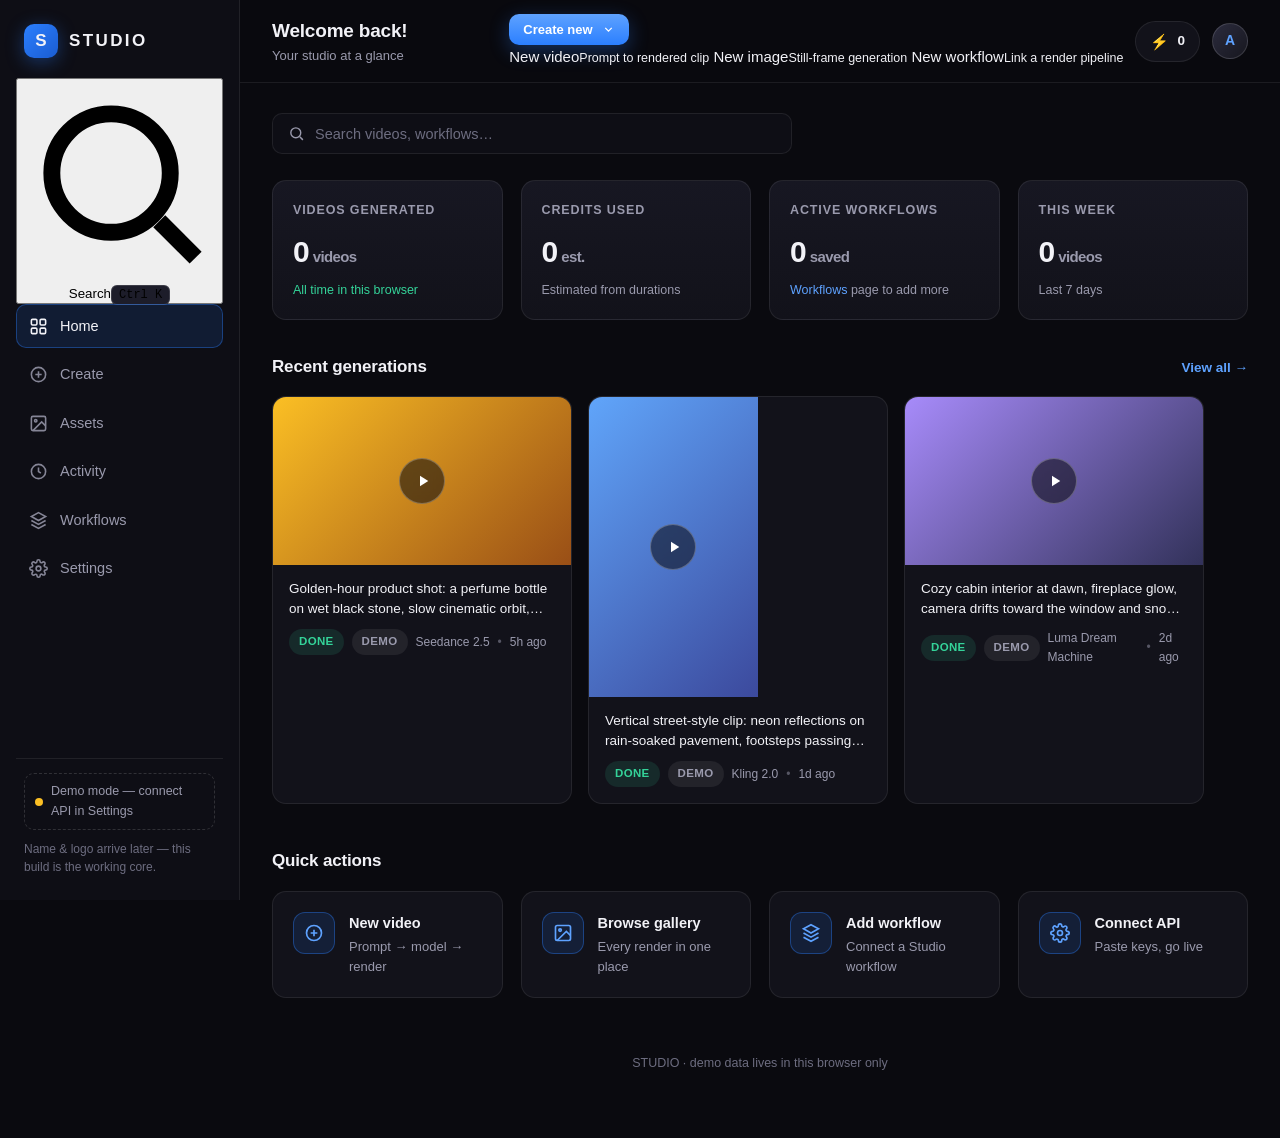
==== commit 54318956: "Feature pass: media tabs, credits, palette, activity, demo videos" ====
--- a/index.html
+++ b/index.html
@@ -10,10 +10,12 @@
 <div class="app">
   <aside class="sidebar" id="sidebar">
     <div class="brand"><span class="brand-mark">S</span><span class="brand-name">STUDIO</span></div>
+    <button class="side-search" id="sideSearch" type="button"><svg viewBox="0 0 24 24" fill="none" stroke="currentColor" stroke-width="2"><circle cx="11" cy="11" r="7"/><path d="M21 21l-4.3-4.3"/></svg><span>Search</span><span class="kbd">Ctrl K</span></button>
     <nav class="nav">
       <a href="index.html" data-nav="home"><svg viewBox="0 0 24 24" fill="none" stroke="currentColor" stroke-width="2"><rect x="3" y="3" width="7" height="7" rx="1.5"/><rect x="14" y="3" width="7" height="7" rx="1.5"/><rect x="3" y="14" width="7" height="7" rx="1.5"/><rect x="14" y="14" width="7" height="7" rx="1.5"/></svg>Home</a>
       <a href="create.html" data-nav="create"><svg viewBox="0 0 24 24" fill="none" stroke="currentColor" stroke-width="2"><circle cx="12" cy="12" r="9"/><path d="M12 8v8M8 12h8"/></svg>Create</a>
       <a href="gallery.html" data-nav="gallery"><svg viewBox="0 0 24 24" fill="none" stroke="currentColor" stroke-width="2"><rect x="3" y="3" width="18" height="18" rx="2"/><circle cx="8.5" cy="8.5" r="1.5"/><path d="M21 15l-5-5L5 21"/></svg>Assets</a>
+      <a href="activity.html" data-nav="activity"><svg viewBox="0 0 24 24" fill="none" stroke="currentColor" stroke-width="2"><circle cx="12" cy="12" r="9"/><path d="M12 7v5l3 2"/></svg>Activity</a>
       <a href="workflows.html" data-nav="workflows"><svg viewBox="0 0 24 24" fill="none" stroke="currentColor" stroke-width="2"><path d="M12 2l9 5-9 5-9-5 9-5z"/><path d="M3 12l9 5 9-5"/><path d="M3 17l9 5 9-5"/></svg>Workflows</a>
       <a href="settings.html" data-nav="settings"><svg viewBox="0 0 24 24" fill="none" stroke="currentColor" stroke-width="2"><circle cx="12" cy="12" r="3"/><path d="M19.4 15a1.65 1.65 0 0 0 .33 1.82l.06.06a2 2 0 1 1-2.83 2.83l-.06-.06a1.65 1.65 0 0 0-1.82-.33 1.65 1.65 0 0 0-1 1.51V21a2 2 0 1 1-4 0v-.09A1.65 1.65 0 0 0 9 19.4a1.65 1.65 0 0 0-1.82.33l-.06.06a2 2 0 1 1-2.83-2.83l.06-.06a1.65 1.65 0 0 0 .33-1.82 1.65 1.65 0 0 0-1.51-1H3a2 2 0 1 1 0-4h.09A1.65 1.65 0 0 0 4.6 9a1.65 1.65 0 0 0-.33-1.82l-.06-.06a2 2 0 1 1 2.83-2.83l.06.06a1.65 1.65 0 0 0 1.82.33H9a1.65 1.65 0 0 0 1-1.51V3a2 2 0 1 1 4 0v.09a1.65 1.65 0 0 0 1 1.51 1.65 1.65 0 0 0 1.82-.33l.06-.06a2 2 0 1 1 2.83 2.83l-.06.06a1.65 1.65 0 0 0-.33 1.82V9a1.65 1.65 0 0 0 1.51 1H21a2 2 0 1 1 0 4h-.09a1.65 1.65 0 0 0-1.51 1z"/></svg>Settings</a>
     </nav>
@@ -32,9 +34,16 @@
         <p class="topbar-sub">Your studio at a glance</p>
       </div>
       <div class="topbar-right">
-        <a class="btn btn-sm" href="create.html">Create new</a>
+        <div class="dropdown">
+          <button class="btn btn-sm" id="createNewBtn" type="button">Create new <svg width="13" height="13" viewBox="0 0 24 24" fill="none" stroke="currentColor" stroke-width="2.4"><path d="M6 9l6 6 6-6"/></svg></button>
+          <div class="menu" id="createNewMenu">
+            <a href="create.html">New video<small>Prompt to rendered clip</small></a>
+            <a href="create.html#image">New image<small>Still-frame generation</small></a>
+            <a href="workflows.html">New workflow<small>Link a render pipeline</small></a>
+          </div>
+        </div>
         <div class="credits-pill"><span class="bolt">⚡</span><span id="creditBadge">0</span></div>
-        <div class="avatar">A</div>
+        <div class="avatar" id="topAvatar">A</div>
       </div>
     </header>
 
--- a/assets/style.css
+++ b/assets/style.css
@@ -10,10 +10,10 @@
   --text:#f2f2f7;
   --muted:#9a9aad;
   --muted-2:#6d6d80;
-  --accent:#7c5cff;
-  --accent-2:#9d86ff;
-  --accent-soft:rgba(124,92,255,.13);
-  --accent-border:rgba(124,92,255,.38);
+  --accent:#2b7fff;
+  --accent-2:#5ea2ff;
+  --accent-soft:rgba(43,127,255,.13);
+  --accent-border:rgba(43,127,255,.38);
   --green:#34d399;
   --green-soft:rgba(52,211,153,.12);
   --amber:#fbbf24;
@@ -40,7 +40,7 @@
 a{color:inherit;text-decoration:none}
 button{font-family:inherit;cursor:pointer}
 img{max-width:100%}
-::selection{background:rgba(124,92,255,.35)}
+::selection{background:rgba(43,127,255,.35)}
 
 /* ---------- layout ---------- */
 .app{display:flex;min-height:100vh}
@@ -62,10 +62,10 @@
 .brand{display:flex;align-items:center;gap:11px;padding:2px 8px 20px}
 .brand-mark{
   width:34px;height:34px;border-radius:10px;flex:none;
-  background:linear-gradient(135deg,var(--accent),#4a2fd6);
+  background:linear-gradient(135deg,var(--accent),#1a5cd0);
   display:flex;align-items:center;justify-content:center;
   font-weight:800;font-size:17px;letter-spacing:.02em;
-  box-shadow:0 4px 18px rgba(124,92,255,.35);
+  box-shadow:0 4px 18px rgba(43,127,255,.35);
 }
 .brand-name{font-weight:800;font-size:17px;letter-spacing:.14em}
 
@@ -158,7 +158,7 @@
   color:#fff;border:none;border-radius:var(--radius-sm);
   padding:12px 22px;font-size:14.5px;font-weight:700;
   transition:transform .15s,box-shadow .15s,filter .15s;
-  box-shadow:0 6px 20px rgba(124,92,255,.32);
+  box-shadow:0 6px 20px rgba(43,127,255,.32);
 }
 .btn:hover{transform:translateY(-1px);filter:brightness(1.06)}
 .btn:active{transform:translateY(0)}
@@ -272,7 +272,7 @@
   padding:13px 15px;font-size:14.5px;font-family:inherit;
   transition:border-color .15s,box-shadow .15s;
 }
-textarea:focus,input:focus,select:focus{outline:none;border-color:var(--accent);box-shadow:0 0 0 3px rgba(124,92,255,.22)}
+textarea:focus,input:focus,select:focus{outline:none;border-color:var(--accent);box-shadow:0 0 0 3px rgba(43,127,255,.22)}
 textarea{min-height:130px;resize:vertical;line-height:1.6}
 .mono{font-family:var(--mono);font-size:13px}
 
@@ -288,7 +288,7 @@
   text-align:left;color:var(--text);width:100%;
 }
 .opt:hover{border-color:var(--border-strong);transform:translateY(-1px)}
-.opt.sel{border-color:var(--accent);background:var(--accent-soft);box-shadow:0 0 0 3px rgba(124,92,255,.16)}
+.opt.sel{border-color:var(--accent);background:var(--accent-soft);box-shadow:0 0 0 3px rgba(43,127,255,.16)}
 .opt .opt-name{font-weight:700;font-size:14px}
 .opt .opt-sub{font-size:12px;color:var(--muted);margin-top:3px}
 .opt .check{
@@ -330,7 +330,7 @@
   border:2px solid var(--border-strong);background:var(--bg-soft);
   display:flex;align-items:center;justify-content:center;font-size:13px;color:var(--muted);
 }
-.step.active .step-dot{border-color:var(--accent);color:var(--accent-2);box-shadow:0 0 0 4px rgba(124,92,255,.18)}
+.step.active .step-dot{border-color:var(--accent);color:var(--accent-2);box-shadow:0 0 0 4px rgba(43,127,255,.18)}
 .step.done .step-dot{border-color:var(--green);background:var(--green);color:#06281d}
 .step.error .step-dot{border-color:var(--red);color:var(--red)}
 .step-t{font-size:14px;font-weight:600}
@@ -421,6 +421,22 @@
 .kbd{font-family:var(--mono);font-size:12px;background:var(--panel-3);border:1px solid var(--border-strong);border-radius:6px;padding:2px 7px}
 .footer-note{text-align:center;color:var(--muted-2);font-size:12.5px;margin-top:56px}
 
+/* ---------- dashboard search ---------- */
+.search-row{
+  display:flex;align-items:center;gap:10px;
+  background:var(--bg-soft);border:1px solid var(--border);
+  border-radius:var(--radius-sm);padding:11px 15px;
+  max-width:520px;margin:2px 0 4px;
+  transition:border-color .15s,box-shadow .15s;
+}
+.search-row:focus-within{border-color:var(--accent);box-shadow:0 0 0 3px var(--accent-soft)}
+.search-row svg{width:17px;height:17px;color:var(--muted);flex:none}
+.search-row input{
+  background:none;border:none;outline:none;box-shadow:none;
+  padding:0;font-size:14.5px;color:var(--text);width:100%;
+}
+.search-row input::placeholder{color:var(--muted-2)}
+
 /* ---------- responsive ---------- */
 @media (max-width:1023px){
   .sidebar{transform:translateX(-105%);box-shadow:24px 0 60px rgba(0,0,0,.5)}
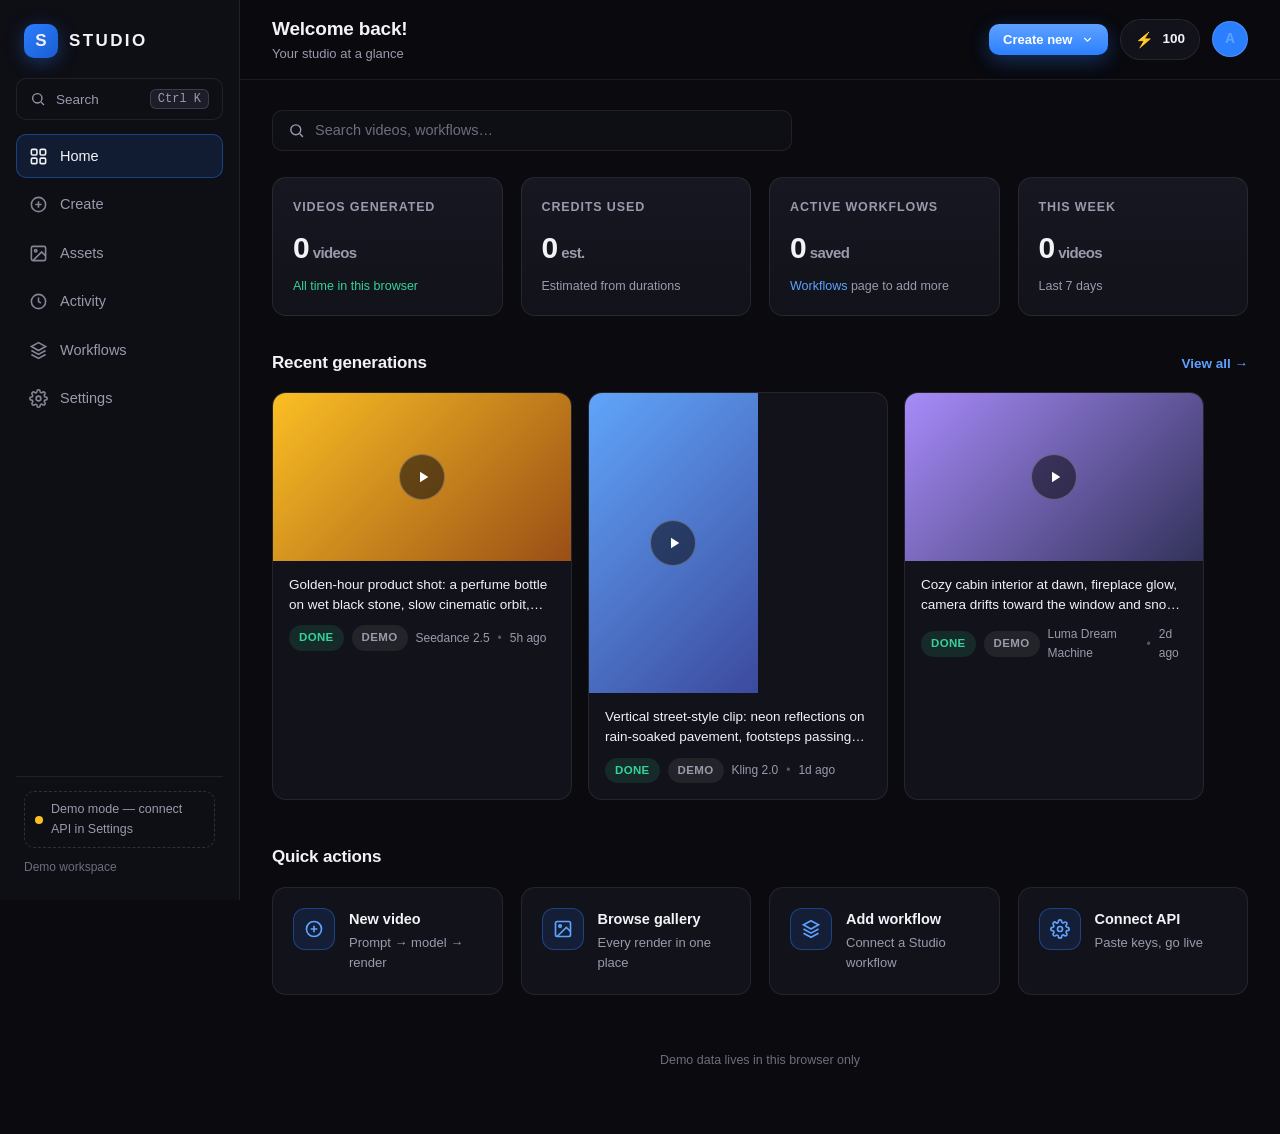
==== commit 1fa8fe03: "Polish pass: premium feel" ====
--- a/index.html
+++ b/index.html
@@ -21,7 +21,7 @@
     </nav>
     <div class="side-foot">
       <div class="mode-pill" id="modePill"><span class="mode-dot"></span>Checking…</div>
-      <p class="side-note">Name &amp; logo arrive later — this build is the working core.</p>
+      <p class="side-note">Demo workspace</p>
     </div>
   </aside>
   <div class="scrim" id="scrim"></div>
@@ -76,7 +76,7 @@
         <a class="qa" href="settings.html"><span class="qa-ico"><svg viewBox="0 0 24 24" fill="none" stroke="currentColor" stroke-width="2"><circle cx="12" cy="12" r="3"/><path d="M19.4 15a1.65 1.65 0 0 0 .33 1.82l.06.06a2 2 0 1 1-2.83 2.83l-.06-.06a1.65 1.65 0 0 0-1.82-.33 1.65 1.65 0 0 0-1 1.51V21a2 2 0 1 1-4 0v-.09A1.65 1.65 0 0 0 9 19.4a1.65 1.65 0 0 0-1.82.33l-.06.06a2 2 0 1 1-2.83-2.83l.06-.06a1.65 1.65 0 0 0 .33-1.82 1.65 1.65 0 0 0-1.51-1H3a2 2 0 1 1 0-4h.09A1.65 1.65 0 0 0 4.6 9a1.65 1.65 0 0 0-.33-1.82l-.06-.06a2 2 0 1 1 2.83-2.83l.06.06a1.65 1.65 0 0 0 1.82.33H9a1.65 1.65 0 0 0 1-1.51V3a2 2 0 1 1 4 0v.09a1.65 1.65 0 0 0 1 1.51 1.65 1.65 0 0 0 1.82-.33l.06-.06a2 2 0 1 1 2.83 2.83l-.06.06a1.65 1.65 0 0 0-.33 1.82V9a1.65 1.65 0 0 0 1.51 1H21a2 2 0 1 1 0 4h-.09a1.65 1.65 0 0 0-1.51 1z"/></svg></span><span><h4>Connect API</h4><p>Paste keys, go live</p></span></a>
       </div>
 
-      <p class="footer-note">STUDIO · demo data lives in this browser only</p>
+      <p class="footer-note">Demo data lives in this browser only</p>
     </div>
   </div>
 </div>
--- a/assets/style.css
+++ b/assets/style.css
@@ -457,3 +457,105 @@
   .credits-pill{padding:7px 11px;font-size:12.5px}
   .gen-row{grid-auto-columns:minmax(220px,260px)}
 }
+
+/* ---------- media tabs ---------- */
+.tabs{display:flex;gap:8px;margin-bottom:20px}
+.tab{
+  border:1px solid var(--border);background:var(--bg-soft);color:var(--muted);
+  padding:9px 22px;border-radius:999px;font-size:13.5px;font-weight:700;cursor:pointer;
+  transition:all .15s;
+}
+.tab:hover{color:var(--text);border-color:var(--border-strong)}
+.tab.active{background:var(--accent);border-color:var(--accent);color:#fff}
+
+/* model cost badge */
+.opt .cost{
+  position:absolute;top:9px;left:9px;font-size:11.5px;font-weight:700;
+  background:rgba(0,0,0,.5);border:1px solid var(--border-strong);
+  padding:3px 8px;border-radius:999px;color:var(--amber);
+}
+
+/* sidebar search trigger */
+.side-search{
+  display:flex;align-items:center;gap:10px;width:100%;
+  background:var(--bg-soft);border:1px solid var(--border);border-radius:var(--radius-sm);
+  color:var(--muted);padding:10px 13px;font-size:13.5px;cursor:pointer;margin-bottom:14px;
+  transition:border-color .15s,color .15s;font-family:inherit;
+}
+.side-search:hover{border-color:var(--border-strong);color:var(--text)}
+.side-search svg{width:16px;height:16px;flex:none}
+.side-search .kbd{margin-left:auto}
+
+/* command palette */
+.palette{max-width:560px}
+.palette input{margin-bottom:8px}
+.pal-list{max-height:320px;overflow-y:auto}
+.pal-item{
+  display:flex;align-items:center;gap:12px;width:100%;text-align:left;
+  background:none;border:none;color:var(--text);padding:11px 12px;border-radius:10px;
+  cursor:pointer;font-size:14px;font-family:inherit;
+}
+.pal-item .k{font-size:11px;color:var(--muted);margin-left:auto;text-transform:uppercase;letter-spacing:.06em}
+.pal-item.sel{background:var(--accent-soft)}
+.pal-empty{padding:22px;text-align:center;color:var(--muted);font-size:13.5px}
+
+/* dropdown */
+.dropdown{position:relative}
+.menu{
+  position:absolute;top:calc(100% + 8px);right:0;min-width:210px;z-index:60;
+  background:var(--panel-2);border:1px solid var(--border-strong);border-radius:12px;
+  padding:6px;box-shadow:0 18px 50px rgba(0,0,0,.5);display:none;
+}
+.menu.show{display:block;animation:pop .18s ease}
+.menu a{display:block;padding:10px 13px;border-radius:8px;font-size:13.5px;color:var(--text);font-weight:600}
+.menu a:hover{background:var(--accent-soft)}
+.menu a small{display:block;font-weight:400;color:var(--muted);font-size:12px;margin-top:1px}
+
+/* chips + view toggle */
+.toolbar{display:flex;align-items:center;gap:12px;margin-bottom:18px;flex-wrap:wrap}
+.chips{display:flex;gap:8px}
+.chip{
+  border:1px solid var(--border);background:var(--bg-soft);color:var(--muted);
+  padding:8px 16px;border-radius:999px;font-size:13px;font-weight:700;cursor:pointer;font-family:inherit;
+}
+.chip:hover{color:var(--text);border-color:var(--border-strong)}
+.chip.sel{background:var(--accent-soft);border-color:var(--accent);color:var(--text)}
+.view-toggle{display:flex;margin-left:auto;border:1px solid var(--border);border-radius:10px;overflow:hidden}
+.vt{background:transparent;border:none;color:var(--muted);padding:8px 11px;cursor:pointer;display:flex}
+.vt svg{width:16px;height:16px}
+.vt.sel{background:var(--accent-soft);color:var(--text)}
+
+/* assets list view */
+.gen-grid.list{grid-template-columns:1fr}
+.gen-grid.list .gen-card{display:flex;align-items:stretch}
+.gen-grid.list .thumb{width:200px;flex:none;aspect-ratio:16/10;max-height:none}
+.gen-grid.list .gen-body{flex:1;display:flex;flex-direction:column;justify-content:center}
+
+/* activity */
+.act-list{display:flex;flex-direction:column;gap:10px}
+.act-row{
+  display:flex;align-items:center;gap:14px;background:var(--panel);
+  border:1px solid var(--border);border-radius:12px;padding:13px 16px;
+}
+.act-ic{
+  width:38px;height:38px;border-radius:10px;flex:none;display:flex;align-items:center;justify-content:center;
+  background:var(--accent-soft);color:var(--accent-2);font-size:15px;font-weight:800;
+}
+.act-main{flex:1;min-width:0}
+.act-prompt{font-size:13.5px;font-weight:600;white-space:nowrap;overflow:hidden;text-overflow:ellipsis}
+.act-meta{display:flex;align-items:center;gap:8px;margin-top:5px;font-size:12px;color:var(--muted);flex-wrap:wrap}
+.type-tag{font-size:10.5px;font-weight:800;text-transform:uppercase;letter-spacing:.05em;color:var(--accent-2);background:var(--accent-soft);padding:2px 8px;border-radius:999px}
+
+/* avatar swatches */
+.swatches{display:flex;gap:10px}
+.swatch{
+  width:38px;height:38px;border-radius:50%;cursor:pointer;border:2px solid transparent;
+  transition:transform .12s;padding:0;
+}
+.swatch:hover{transform:scale(1.08)}
+.swatch.sel{border-color:#fff;box-shadow:0 0 0 3px rgba(255,255,255,.25)}
+
+/* bundled demo video cards */
+.demo-video-card .thumb{padding:0;cursor:pointer}
+.demo-video-card .thumb video{width:100%;height:100%;object-fit:cover;display:block}
+.demo-video-card.playing .play{display:none}
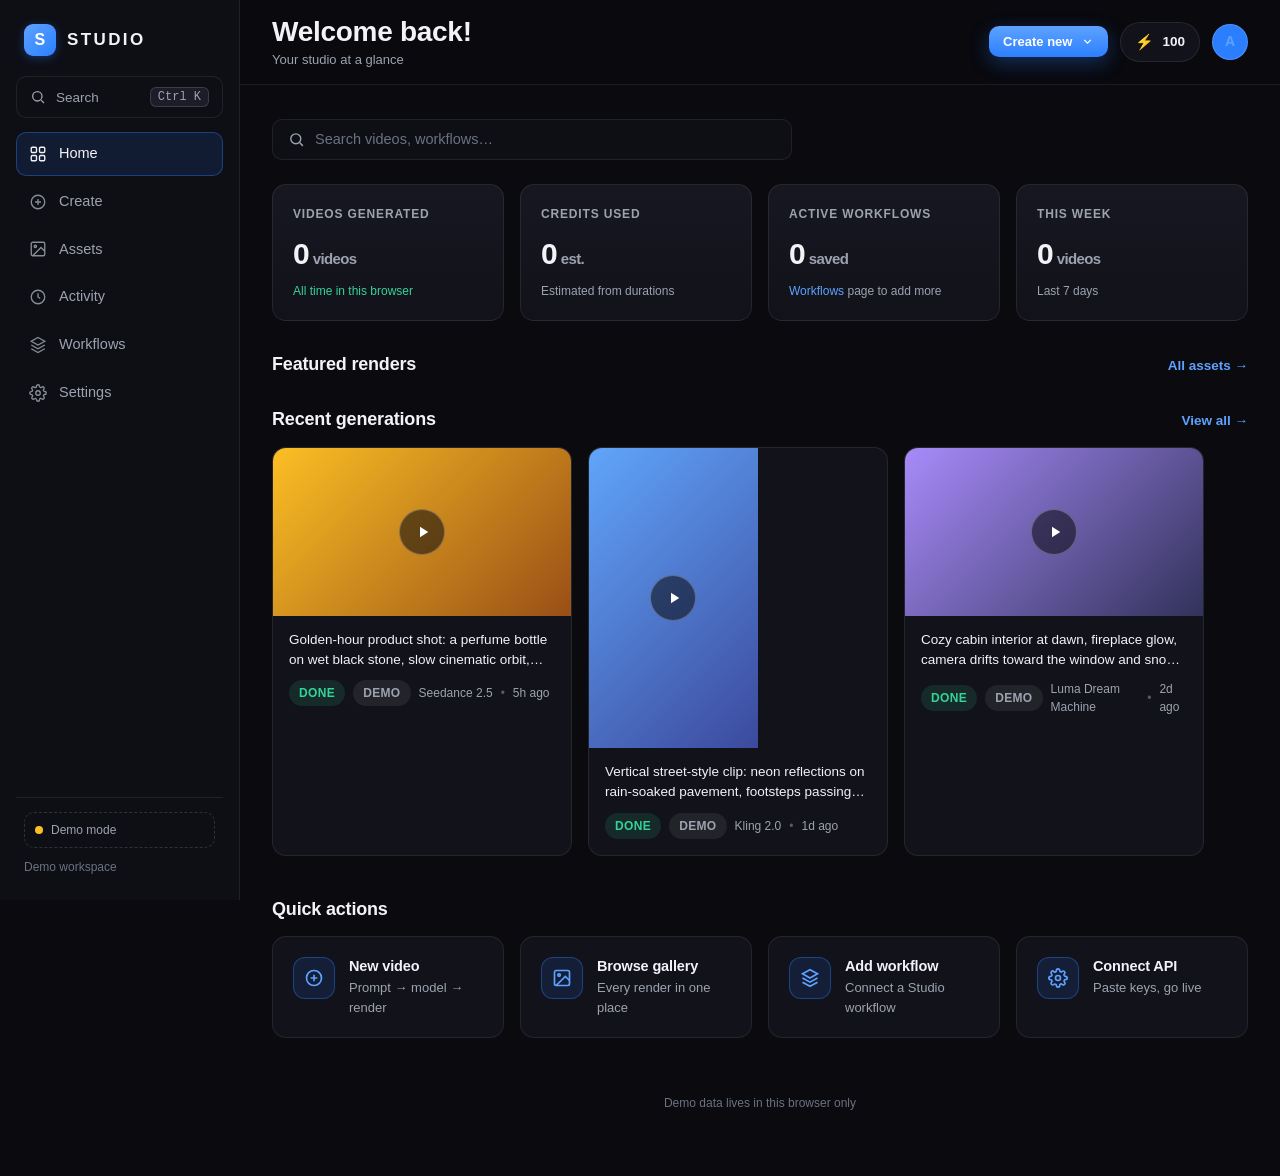
==== commit 57df8211: "Add 4 Drive demo videos + Featured renders strip" ====
--- a/index.html
+++ b/index.html
@@ -59,6 +59,9 @@
         <div class="stat"><div class="stat-label">This week</div><div class="stat-value" id="stWeek">0<span class="unit"> videos</span></div><div class="stat-delta">Last 7 days</div></div>
       </div>
 
+      <div class="section-head"><h2>Featured renders</h2><a class="link" href="gallery.html">All assets →</a></div>
+      <div class="featured-strip" id="featuredStrip"></div>
+
       <div class="section-head"><h2>Recent generations</h2><a class="link" href="gallery.html">View all →</a></div>
       <div class="gen-row" id="recentRow"></div>
       <div class="empty" id="recentEmpty" style="display:none">
--- a/assets/style.css
+++ b/assets/style.css
@@ -8,8 +8,8 @@
   --border:rgba(255,255,255,.08);
   --border-strong:rgba(255,255,255,.14);
   --text:#f2f2f7;
-  --muted:#9a9aad;
-  --muted-2:#6d6d80;
+  --muted:#9ca3af;
+  --muted-2:#6b7280;
   --accent:#2b7fff;
   --accent-2:#5ea2ff;
   --accent-soft:rgba(43,127,255,.13);
@@ -33,8 +33,8 @@
   font-family:var(--font);
   background:var(--bg);
   color:var(--text);
-  font-size:15px;
-  line-height:1.55;
+  font-size:14px;
+  line-height:1.5;
   -webkit-font-smoothing:antialiased;
 }
 a{color:inherit;text-decoration:none}
@@ -55,17 +55,20 @@
   transition:transform .28s ease;
 }
 .main{flex:1;margin-left:var(--sidebar-w);min-width:0;display:flex;flex-direction:column}
-.content{padding:28px 32px 64px;max-width:1180px;width:100%;margin:0 auto}
+.content{padding:32px 32px 64px;max-width:1180px;width:100%;margin:0 auto;animation:fadeSlideIn .25s ease}
+@keyframes fadeSlideIn{from{opacity:0;transform:translateY(6px)}to{opacity:1;transform:none}}
+/* ---------- typography scale ---------- */
+h1,h2,h3,h4{line-height:1.25;letter-spacing:-.01em}
 .scrim{display:none}
 
 /* ---------- brand ---------- */
 .brand{display:flex;align-items:center;gap:11px;padding:2px 8px 20px}
 .brand-mark{
-  width:34px;height:34px;border-radius:10px;flex:none;
-  background:linear-gradient(135deg,var(--accent),#1a5cd0);
+  width:32px;height:32px;border-radius:9px;flex:none;
+  background:linear-gradient(135deg,var(--accent-2),var(--accent));
   display:flex;align-items:center;justify-content:center;
-  font-weight:800;font-size:17px;letter-spacing:.02em;
-  box-shadow:0 4px 18px rgba(43,127,255,.35);
+  font-weight:800;font-size:16px;letter-spacing:.02em;color:#fff;
+  box-shadow:0 2px 10px rgba(43,127,255,.35);
 }
 .brand-name{font-weight:800;font-size:17px;letter-spacing:.14em}
 
@@ -78,13 +81,13 @@
   border:1px solid transparent;
   transition:background .15s,color .15s,border-color .15s;
 }
-.nav a svg{width:19px;height:19px;flex:none;opacity:.85}
+.nav a svg{width:18px;height:18px;flex:none;opacity:.85;stroke-width:1.8}
 .nav a:hover{background:rgba(255,255,255,.045);color:var(--text)}
 .nav a.active{background:var(--accent-soft);color:var(--text);border-color:var(--accent-border)}
 .nav a.active svg{opacity:1}
 .side-foot{margin-top:auto;padding:14px 8px 2px;border-top:1px solid var(--border)}
 .mode-pill{
-  display:flex;align-items:center;gap:8px;font-size:12.5px;color:var(--muted);
+  display:flex;align-items:center;gap:8px;font-size:12px;color:var(--muted);
   padding:8px 10px;border:1px dashed var(--border-strong);border-radius:var(--radius-sm);
 }
 .mode-dot{width:8px;height:8px;border-radius:50%;background:var(--amber);flex:none}
@@ -99,7 +102,7 @@
   background:rgba(10,10,15,.82);backdrop-filter:blur(14px);
   border-bottom:1px solid var(--border);
 }
-.topbar h1{font-size:19px;font-weight:700;letter-spacing:-.01em}
+.topbar h1{font-size:28px;font-weight:700;letter-spacing:-.01em;line-height:1.25}
 .topbar-sub{font-size:13px;color:var(--muted);margin-top:1px}
 .topbar-right{margin-left:auto;display:flex;align-items:center;gap:12px}
 .credits-pill{
@@ -123,24 +126,24 @@
 .hamburger svg{width:20px;height:20px}
 
 /* ---------- cards / grids ---------- */
-.grid{display:grid;gap:18px}
-.stats{grid-template-columns:repeat(auto-fit,minmax(210px,1fr));margin:26px 0}
+.grid{display:grid;gap:16px}
+.stats{grid-template-columns:repeat(auto-fit,minmax(210px,1fr));margin:24px 0}
 .stat{
   background:linear-gradient(180deg,var(--panel-2),var(--panel));
   border:1px solid var(--border);border-radius:var(--radius);
-  padding:20px 20px 18px;
+  padding:20px;
   transition:transform .18s ease,border-color .18s ease,box-shadow .18s ease;
 }
-.stat:hover{transform:translateY(-3px);border-color:var(--border-strong);box-shadow:0 12px 32px rgba(0,0,0,.35)}
-.stat-label{font-size:12.5px;color:var(--muted);font-weight:600;text-transform:uppercase;letter-spacing:.07em}
+.stat:hover{transform:translateY(-2px);border-color:var(--border-strong);box-shadow:0 12px 32px rgba(0,0,0,.35)}
+.stat-label{font-size:12px;color:var(--muted);font-weight:600;text-transform:uppercase;letter-spacing:.07em}
 .stat-value{font-size:30px;font-weight:800;letter-spacing:-.02em;margin-top:8px}
 .stat-value .unit{font-size:15px;font-weight:600;color:var(--muted)}
-.stat-delta{font-size:12.5px;margin-top:6px;color:var(--muted)}
+.stat-delta{font-size:12px;margin-top:6px;color:var(--muted)}
 .stat-delta.up{color:var(--green)}
 .stat-accent{color:var(--accent-2)}
 
-.section-head{display:flex;align-items:baseline;gap:12px;margin:34px 0 16px}
-.section-head h2{font-size:17px;font-weight:700;letter-spacing:-.01em}
+.section-head{display:flex;align-items:baseline;gap:12px;margin:32px 0 16px}
+.section-head h2{font-size:18px;font-weight:600;letter-spacing:-.01em;line-height:1.25}
 .section-head .link{margin-left:auto;font-size:13.5px;color:var(--accent-2);font-weight:600}
 .section-head .link:hover{text-decoration:underline}
 
@@ -148,7 +151,7 @@
   background:var(--panel);border:1px solid var(--border);
   border-radius:var(--radius);padding:24px;
 }
-.panel h3{font-size:15.5px;font-weight:700;margin-bottom:6px}
+.panel h3{font-size:16px;font-weight:700;margin-bottom:6px;line-height:1.25}
 .panel p.desc{font-size:13.5px;color:var(--muted);margin-bottom:18px;max-width:640px}
 
 /* ---------- buttons ---------- */
@@ -161,7 +164,7 @@
   box-shadow:0 6px 20px rgba(43,127,255,.32);
 }
 .btn:hover{transform:translateY(-1px);filter:brightness(1.06)}
-.btn:active{transform:translateY(0)}
+.btn:active{transform:scale(.98)}
 .btn:disabled{opacity:.55;cursor:not-allowed;transform:none;box-shadow:none}
 .btn-lg{padding:15px 34px;font-size:15.5px;border-radius:12px;width:100%}
 .btn-ghost{
@@ -181,6 +184,13 @@
 .icon-btn svg{width:16px;height:16px}
 .icon-btn:hover{background:var(--accent)}
 
+/* ---------- focus visibility ---------- */
+.btn:focus-visible,.nav a:focus-visible,.opt:focus-visible,.tab:focus-visible,
+.chip:focus-visible,.vt:focus-visible,.icon-btn:focus-visible,.swatch:focus-visible,
+.side-search:focus-visible{
+  outline:2px solid var(--accent-2);outline-offset:2px;
+}
+
 /* ---------- quick actions ---------- */
 .quick{grid-template-columns:repeat(auto-fit,minmax(220px,1fr))}
 .qa{
@@ -188,7 +198,7 @@
   background:var(--panel);border:1px solid var(--border);border-radius:var(--radius);
   padding:20px;transition:transform .18s,border-color .18s,box-shadow .18s;
 }
-.qa:hover{transform:translateY(-3px);border-color:var(--accent-border);box-shadow:0 12px 32px rgba(0,0,0,.35)}
+.qa:hover{transform:translateY(-2px);border-color:var(--accent-border);box-shadow:0 12px 32px rgba(0,0,0,.35)}
 .qa-ico{
   width:42px;height:42px;border-radius:12px;flex:none;
   background:var(--accent-soft);border:1px solid var(--accent-border);
@@ -204,13 +214,13 @@
   gap:16px;overflow-x:auto;padding-bottom:10px;
   scroll-snap-type:x mandatory;
 }
-.gen-grid{display:grid;grid-template-columns:repeat(auto-fill,minmax(260px,1fr));gap:18px}
+.gen-grid{display:grid;grid-template-columns:repeat(auto-fill,minmax(260px,1fr));gap:16px}
 .gen-card{
   background:var(--panel);border:1px solid var(--border);border-radius:var(--radius);
   overflow:hidden;scroll-snap-align:start;
   transition:transform .18s,border-color .18s,box-shadow .18s;
 }
-.gen-card:hover{transform:translateY(-4px);border-color:var(--border-strong);box-shadow:0 16px 40px rgba(0,0,0,.4)}
+.gen-card:hover{transform:translateY(-2px);border-color:var(--border-strong);box-shadow:0 16px 40px rgba(0,0,0,.4)}
 .thumb{
   position:relative;aspect-ratio:16/9;
   display:flex;align-items:center;justify-content:center;
@@ -237,7 +247,7 @@
 .gen-meta{display:flex;align-items:center;gap:8px;margin-top:10px;font-size:12px;color:var(--muted)}
 .badge{
   display:inline-flex;align-items:center;gap:6px;
-  font-size:11.5px;font-weight:700;letter-spacing:.03em;
+  font-size:12px;font-weight:700;letter-spacing:.03em;
   padding:4px 10px;border-radius:999px;text-transform:uppercase;
 }
 .badge.done{background:var(--green-soft);color:var(--green)}
@@ -250,7 +260,7 @@
 /* ---------- empty state ---------- */
 .empty{
   border:1.5px dashed var(--border-strong);border-radius:var(--radius);
-  padding:52px 24px;text-align:center;color:var(--muted);
+  padding:48px 24px;text-align:center;color:var(--muted);
   background:rgba(255,255,255,.012);
 }
 .empty .e-ico{
@@ -263,9 +273,9 @@
 .empty p{font-size:13.5px;max-width:420px;margin:0 auto 18px}
 
 /* ---------- forms ---------- */
-.field{margin-bottom:20px}
+.field{margin-bottom:24px}
 .field label{display:block;font-size:13.5px;font-weight:600;margin-bottom:8px}
-.field .hint{font-size:12.5px;color:var(--muted);margin-top:7px;line-height:1.55}
+.field .hint{font-size:12px;color:var(--muted);margin-top:7px;line-height:1.55}
 textarea,input[type=text],input[type=password],select{
   width:100%;background:var(--bg-soft);border:1px solid var(--border-strong);
   border-radius:var(--radius-sm);color:var(--text);
@@ -342,6 +352,7 @@
   margin-top:16px;background:#08080c;border:1px solid var(--border);border-radius:var(--radius-sm);
   padding:14px 16px;font-family:var(--mono);font-size:12.5px;color:var(--muted);
   max-height:170px;overflow-y:auto;line-height:1.7;white-space:pre-wrap;
+  font-size:12px;
 }
 .log .ok{color:var(--green)} .log .err{color:var(--red)} .log .inf{color:var(--blue)}
 
@@ -350,9 +361,9 @@
 table{width:100%;border-collapse:collapse;font-size:14px;min-width:640px}
 th{
   text-align:left;font-size:12px;text-transform:uppercase;letter-spacing:.07em;color:var(--muted);
-  padding:14px 18px;border-bottom:1px solid var(--border);font-weight:700;white-space:nowrap;
-}
-td{padding:15px 18px;border-bottom:1px solid var(--border);vertical-align:middle}
+  padding:12px 16px;border-bottom:1px solid var(--border);font-weight:700;white-space:nowrap;
+}
+td{padding:16px 18px;border-bottom:1px solid var(--border);vertical-align:middle}
 tr:last-child td{border-bottom:none}
 tbody tr{transition:background .12s}
 tbody tr:hover{background:rgba(255,255,255,.02)}
@@ -367,7 +378,7 @@
 .overlay.show{display:flex}
 .dialog{
   background:var(--panel-2);border:1px solid var(--border-strong);border-radius:16px;
-  max-width:480px;width:100%;padding:28px;
+  max-width:480px;width:100%;padding:32px;
   box-shadow:0 24px 70px rgba(0,0,0,.55);
   animation:pop .22s ease;
 }
@@ -407,19 +418,29 @@
 .toast{
   position:fixed;bottom:26px;left:50%;transform:translateX(-50%) translateY(20px);
   background:var(--panel-3);border:1px solid var(--border-strong);color:var(--text);
-  padding:13px 20px;border-radius:12px;font-size:14px;font-weight:600;z-index:200;
+  padding:12px 18px;border-radius:12px;font-size:14px;font-weight:600;z-index:200;
   opacity:0;pointer-events:none;transition:opacity .25s,transform .25s;
-  box-shadow:0 14px 40px rgba(0,0,0,.5);max-width:90vw;text-align:center;
+  box-shadow:0 14px 40px rgba(0,0,0,.5);max-width:90vw;text-align:left;
+  display:flex;align-items:center;gap:10px;
 }
 .toast.show{opacity:1;transform:translateX(-50%) translateY(0)}
 .toast.err{border-color:rgba(248,113,113,.5)}
 .toast.ok{border-color:rgba(52,211,153,.5)}
+.toast.info{border-color:rgba(43,127,255,.5)}
+.t-ico{
+  width:22px;height:22px;border-radius:50%;flex:none;
+  display:flex;align-items:center;justify-content:center;
+  font-size:12px;font-weight:800;
+}
+.toast.ok .t-ico{background:var(--green-soft);color:var(--green)}
+.toast.err .t-ico{background:var(--red-soft);color:var(--red)}
+.toast.info .t-ico{background:var(--accent-soft);color:var(--accent-2)}
 
 /* ---------- misc ---------- */
 .divider{height:1px;background:var(--border);margin:26px 0}
-.two-col{display:grid;grid-template-columns:1fr 1fr;gap:18px}
+.two-col{display:grid;grid-template-columns:1fr 1fr;gap:16px}
 .kbd{font-family:var(--mono);font-size:12px;background:var(--panel-3);border:1px solid var(--border-strong);border-radius:6px;padding:2px 7px}
-.footer-note{text-align:center;color:var(--muted-2);font-size:12.5px;margin-top:56px}
+.footer-note{text-align:center;color:var(--muted-2);font-size:12px;margin-top:56px}
 
 /* ---------- dashboard search ---------- */
 .search-row{
@@ -448,12 +469,23 @@
   .topbar{padding:12px 18px}
 }
 @media (max-width:640px){
+  .overlay{padding:12px}
+  .gen-grid.list .gen-card{flex-direction:column}
+  .gen-grid.list .thumb{width:100%;aspect-ratio:16/9;max-height:none}
+  .table-wrap table,.table-wrap thead,.table-wrap tbody,.table-wrap tr,.table-wrap td{display:block;width:100%}
+  .table-wrap thead{display:none}
+  .table-wrap table{min-width:0}
+  .table-wrap tr{border-bottom:1px solid var(--border);padding:6px 0}
+  .table-wrap tr:last-child{border-bottom:none}
+  .table-wrap td{border:none;padding:8px 16px;display:flex;justify-content:space-between;align-items:center;gap:12px;text-align:right}
+  .table-wrap td::before{content:attr(data-th);font-size:11px;font-weight:700;text-transform:uppercase;letter-spacing:.06em;color:var(--muted-2);text-align:left;flex:none}
+  .table-wrap .row-actions{justify-content:flex-end}
   .stats{grid-template-columns:repeat(2,1fr);margin:20px 0}
   .stat{padding:15px}
   .stat-value{font-size:23px}
   .two-col{grid-template-columns:1fr}
   .opt-grid.models{grid-template-columns:repeat(2,1fr)}
-  .topbar h1{font-size:16.5px}
+  .topbar h1{font-size:22px}
   .credits-pill{padding:7px 11px;font-size:12.5px}
   .gen-row{grid-auto-columns:minmax(220px,260px)}
 }
@@ -512,11 +544,12 @@
 .menu a small{display:block;font-weight:400;color:var(--muted);font-size:12px;margin-top:1px}
 
 /* chips + view toggle */
-.toolbar{display:flex;align-items:center;gap:12px;margin-bottom:18px;flex-wrap:wrap}
+.toolbar{display:flex;align-items:center;gap:12px;margin-bottom:16px;flex-wrap:wrap}
 .chips{display:flex;gap:8px}
 .chip{
   border:1px solid var(--border);background:var(--bg-soft);color:var(--muted);
   padding:8px 16px;border-radius:999px;font-size:13px;font-weight:700;cursor:pointer;font-family:inherit;
+  transition:border-color .15s ease,color .15s ease,background .15s ease;
 }
 .chip:hover{color:var(--text);border-color:var(--border-strong)}
 .chip.sel{background:var(--accent-soft);border-color:var(--accent);color:var(--text)}
@@ -555,6 +588,37 @@
 .swatch:hover{transform:scale(1.08)}
 .swatch.sel{border-color:#fff;box-shadow:0 0 0 3px rgba(255,255,255,.25)}
 
+/* skeleton shimmer */
+.skel{
+  border-radius:var(--radius);border:1px solid var(--border);
+  background:var(--panel);min-height:230px;position:relative;overflow:hidden;
+}
+.skel::after{
+  content:"";position:absolute;inset:0;
+  background:linear-gradient(100deg,transparent 25%,rgba(255,255,255,.07) 50%,transparent 75%);
+  animation:shimmer 1.15s infinite;
+}
+@keyframes shimmer{from{transform:translateX(-100%)}to{transform:translateX(100%)}}
+
+/* credit pulse */
+@keyframes creditPulse{0%{transform:scale(1)}35%{transform:scale(1.18)}100%{transform:scale(1)}}
+.credits-pill.pulse{animation:creditPulse .45s ease}
+
+/* palette groups + footer */
+.pal-group{
+  font-size:11px;font-weight:700;text-transform:uppercase;letter-spacing:.08em;
+  color:var(--muted-2);padding:10px 12px 4px;
+}
+.pal-foot{
+  display:flex;gap:18px;align-items:center;
+  border-top:1px solid var(--border);margin-top:8px;padding:10px 12px 2px;
+  font-size:12px;color:var(--muted-2);
+}
+.pal-foot b{color:var(--muted);font-weight:700}
+
+/* progress step checkmarks */
+.step-dot svg{width:14px;height:14px}
+
 /* bundled demo video cards */
 .demo-video-card .thumb{padding:0;cursor:pointer}
 .demo-video-card .thumb video{width:100%;height:100%;object-fit:cover;display:block}
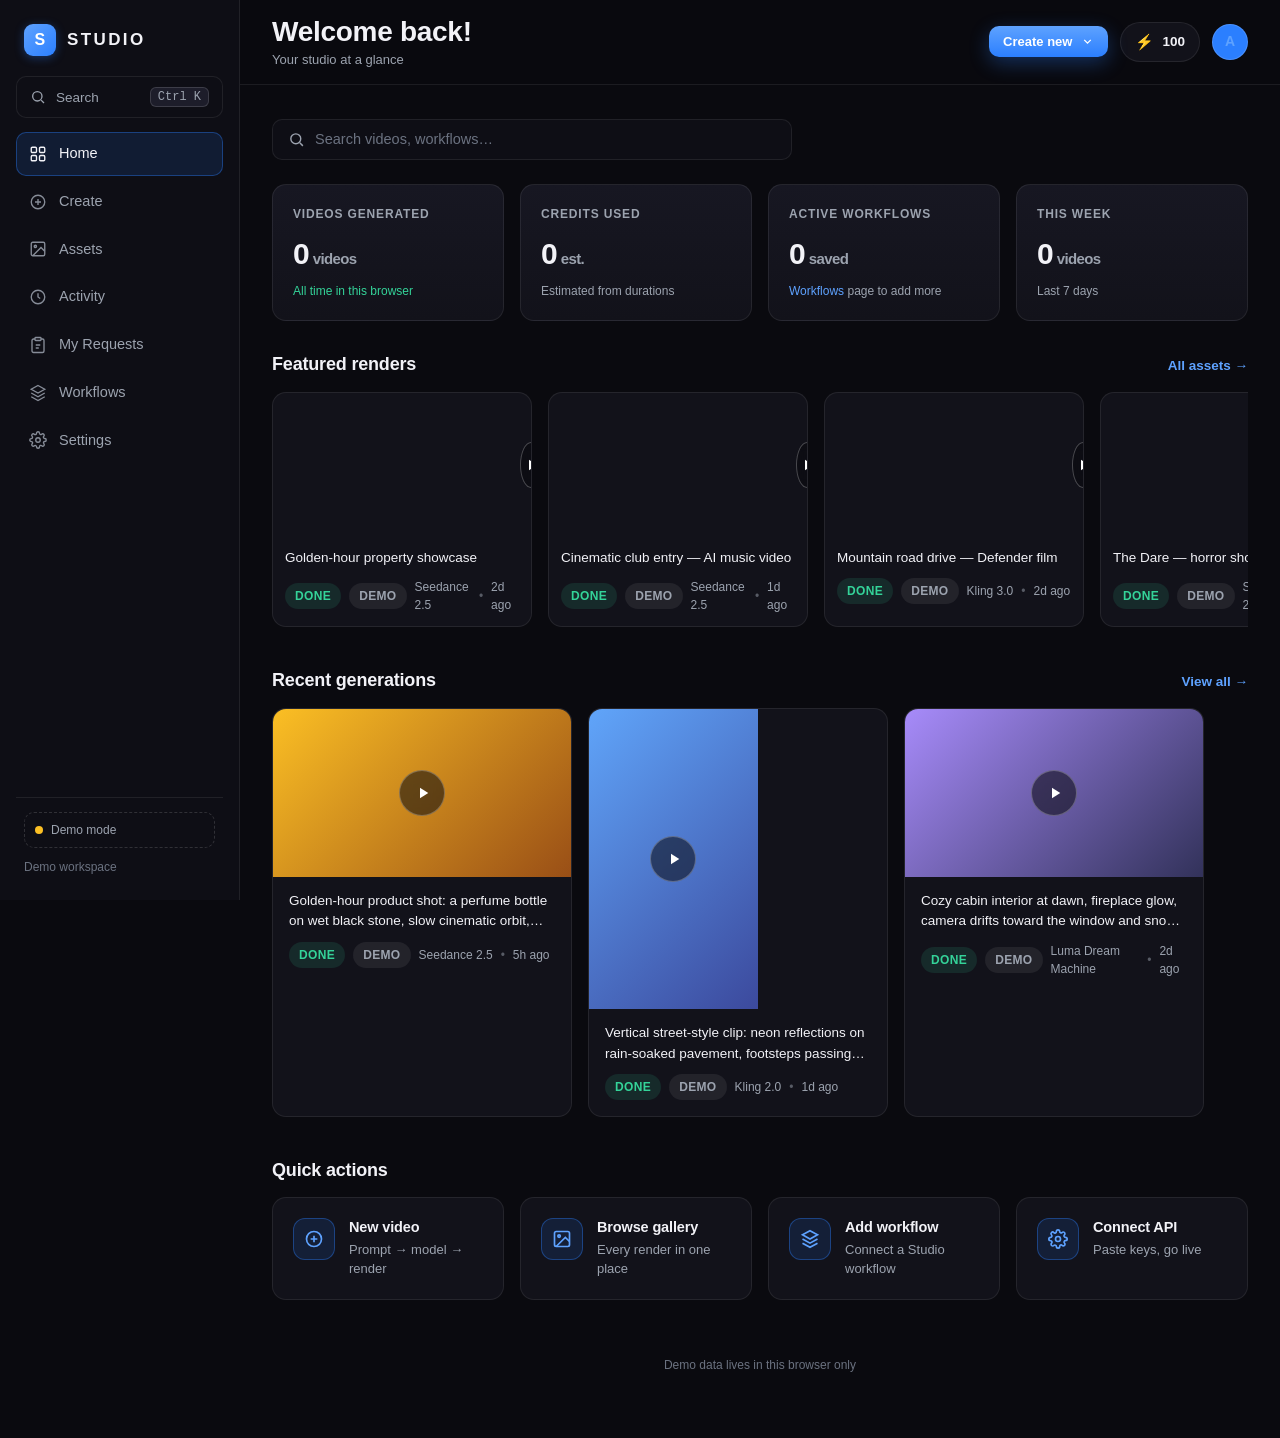
==== commit f010241b: "Real request system + stock samples" ====
--- a/index.html
+++ b/index.html
@@ -16,6 +16,7 @@
       <a href="create.html" data-nav="create"><svg viewBox="0 0 24 24" fill="none" stroke="currentColor" stroke-width="2"><circle cx="12" cy="12" r="9"/><path d="M12 8v8M8 12h8"/></svg>Create</a>
       <a href="gallery.html" data-nav="gallery"><svg viewBox="0 0 24 24" fill="none" stroke="currentColor" stroke-width="2"><rect x="3" y="3" width="18" height="18" rx="2"/><circle cx="8.5" cy="8.5" r="1.5"/><path d="M21 15l-5-5L5 21"/></svg>Assets</a>
       <a href="activity.html" data-nav="activity"><svg viewBox="0 0 24 24" fill="none" stroke="currentColor" stroke-width="2"><circle cx="12" cy="12" r="9"/><path d="M12 7v5l3 2"/></svg>Activity</a>
+      <a href="requests.html" data-nav="requests"><svg viewBox="0 0 24 24" fill="none" stroke="currentColor" stroke-width="2"><path d="M16 4h2a2 2 0 0 1 2 2v14a2 2 0 0 1-2 2H6a2 2 0 0 1-2-2V6a2 2 0 0 1 2-2h2"/><rect x="8" y="2" width="8" height="4" rx="1"/><path d="M9 12h6M9 16h4"/></svg>My Requests</a>
       <a href="workflows.html" data-nav="workflows"><svg viewBox="0 0 24 24" fill="none" stroke="currentColor" stroke-width="2"><path d="M12 2l9 5-9 5-9-5 9-5z"/><path d="M3 12l9 5 9-5"/><path d="M3 17l9 5 9-5"/></svg>Workflows</a>
       <a href="settings.html" data-nav="settings"><svg viewBox="0 0 24 24" fill="none" stroke="currentColor" stroke-width="2"><circle cx="12" cy="12" r="3"/><path d="M19.4 15a1.65 1.65 0 0 0 .33 1.82l.06.06a2 2 0 1 1-2.83 2.83l-.06-.06a1.65 1.65 0 0 0-1.82-.33 1.65 1.65 0 0 0-1 1.51V21a2 2 0 1 1-4 0v-.09A1.65 1.65 0 0 0 9 19.4a1.65 1.65 0 0 0-1.82.33l-.06.06a2 2 0 1 1-2.83-2.83l.06-.06a1.65 1.65 0 0 0 .33-1.82 1.65 1.65 0 0 0-1.51-1H3a2 2 0 1 1 0-4h.09A1.65 1.65 0 0 0 4.6 9a1.65 1.65 0 0 0-.33-1.82l-.06-.06a2 2 0 1 1 2.83-2.83l.06.06a1.65 1.65 0 0 0 1.82.33H9a1.65 1.65 0 0 0 1-1.51V3a2 2 0 1 1 4 0v.09a1.65 1.65 0 0 0 1 1.51 1.65 1.65 0 0 0 1.82-.33l.06-.06a2 2 0 1 1 2.83 2.83l-.06.06a1.65 1.65 0 0 0-.33 1.82V9a1.65 1.65 0 0 0 1.51 1H21a2 2 0 1 1 0 4h-.09a1.65 1.65 0 0 0-1.51 1z"/></svg>Settings</a>
     </nav>
--- a/assets/style.css
+++ b/assets/style.css
@@ -623,3 +623,9 @@
 .demo-video-card .thumb{padding:0;cursor:pointer}
 .demo-video-card .thumb video{width:100%;height:100%;object-fit:cover;display:block}
 .demo-video-card.playing .play{display:none}
+
+/* home featured renders strip */
+.featured-strip{display:flex;gap:16px;overflow-x:auto;padding-bottom:10px;scroll-snap-type:x mandatory}
+.featured-card{flex:0 0 260px;scroll-snap-align:start}
+.featured-card .gen-body{padding:10px 12px 12px}
+.featured-card .gen-prompt{min-height:0;-webkit-line-clamp:1}
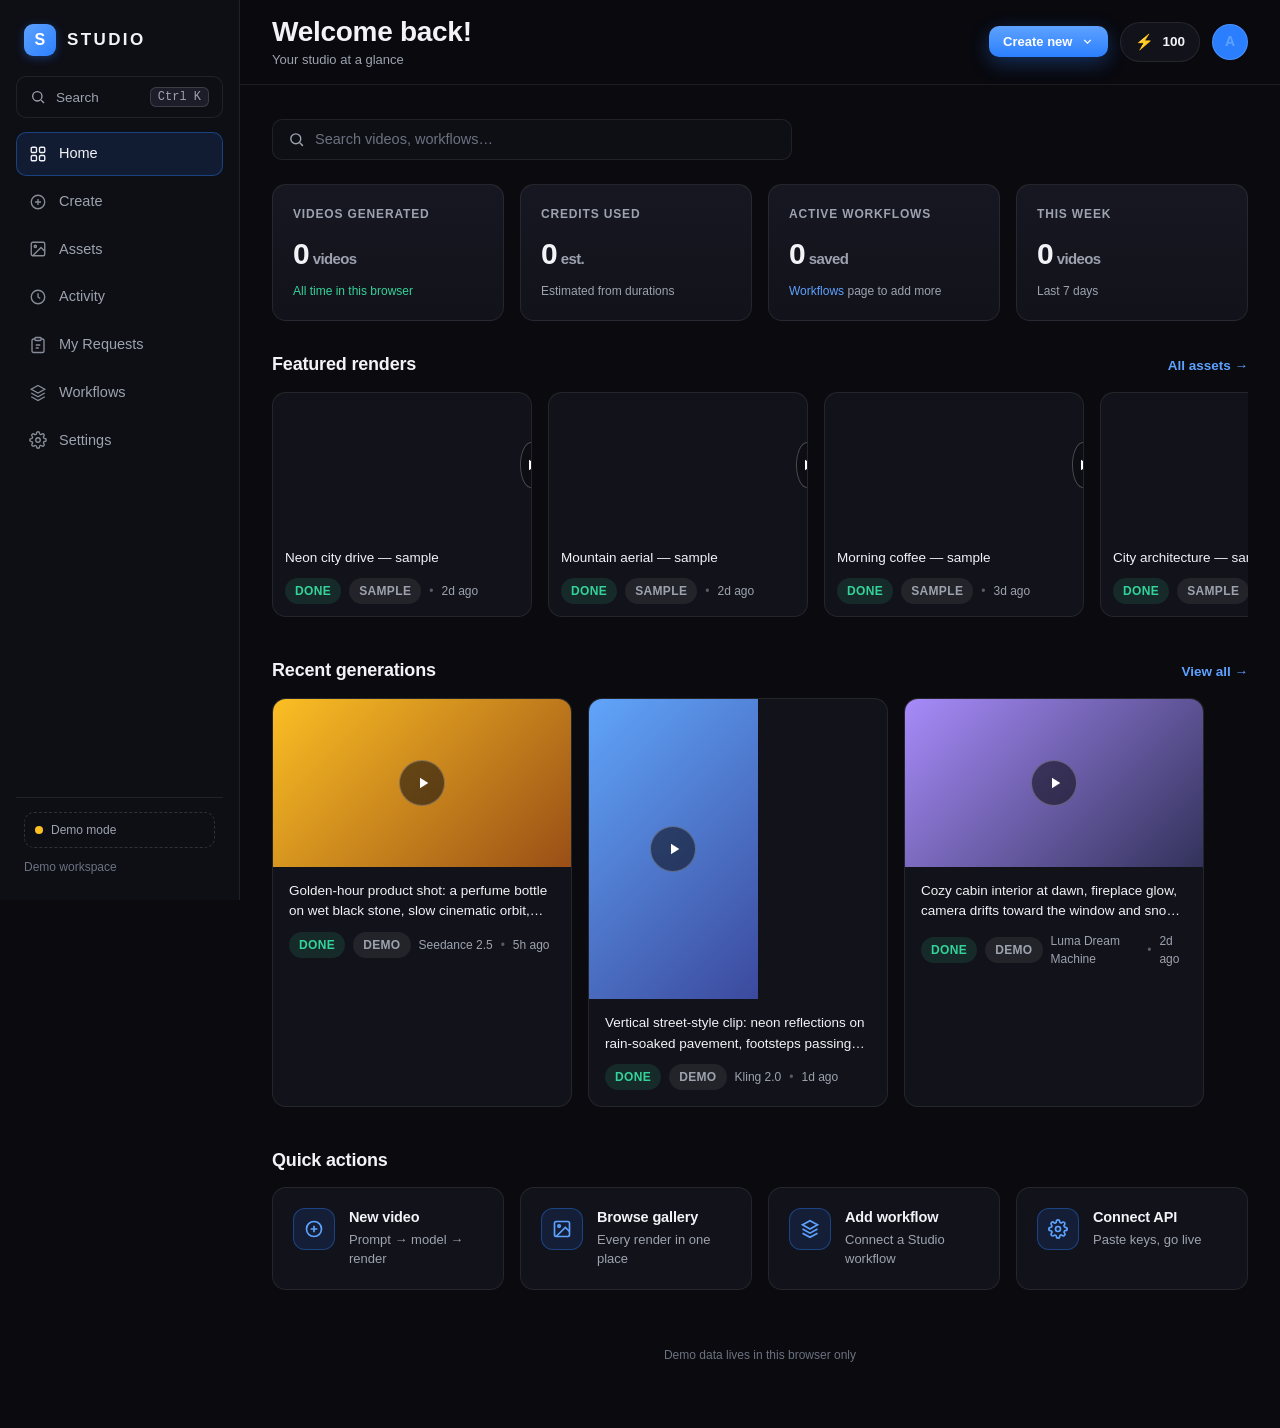
==== commit 80266d38: "Loading experience + white-label scrub (REQ- IDs)" ====
--- a/index.html
+++ b/index.html
@@ -44,7 +44,7 @@
           </div>
         </div>
         <div class="credits-pill"><span class="bolt">⚡</span><span id="creditBadge">0</span></div>
-        <div class="avatar" id="topAvatar">A</div>
+        <div class="avatar" id="topAvatar">C</div>
       </div>
     </header>
 
--- a/assets/style.css
+++ b/assets/style.css
@@ -629,3 +629,39 @@
 .featured-card{flex:0 0 260px;scroll-snap-align:start}
 .featured-card .gen-body{padding:10px 12px 12px}
 .featured-card .gen-prompt{min-height:0;-webkit-line-clamp:1}
+
+/* ---------- my requests ---------- */
+.req-list{display:flex;flex-direction:column;gap:14px}
+.req-card{
+  background:var(--panel);border:1px solid var(--border);border-radius:var(--radius);
+  padding:18px 20px;
+  transition:border-color .18s,box-shadow .18s;
+}
+.req-card:hover{border-color:var(--border-strong);box-shadow:0 12px 32px rgba(0,0,0,.3)}
+.req-head{display:flex;align-items:center;gap:12px;flex-wrap:wrap}
+.req-id{font-size:14.5px;font-weight:700;letter-spacing:.02em;cursor:pointer;transition:color .15s}
+.req-id:hover{color:var(--accent-2)}
+.req-head .badge{margin-left:auto}
+.req-card .gen-prompt{min-height:0;margin-top:10px}
+.req-card .act-meta{margin-top:8px}
+.req-result{margin-top:16px}
+.req-result video,.req-result img{
+  width:100%;max-height:480px;object-fit:contain;display:block;
+  border-radius:12px;border:1px solid var(--border-strong);background:#000;
+}
+.req-result iframe{
+  width:100%;aspect-ratio:16/9;display:block;
+  border:0;border-radius:12px;background:#000;
+}
+.req-actions{display:flex;gap:10px;margin-top:12px;flex-wrap:wrap;align-items:center}
+.req-note{font-size:13px;color:var(--muted);margin-top:20px;text-align:center}
+.req-track-row{display:flex;gap:10px}
+.req-track-row input{flex:1;min-width:0}
+.badge.pulsing{animation:badgePulse 1.1s ease-in-out infinite}
+@keyframes badgePulse{0%,100%{opacity:1}50%{opacity:.4}}
+.req-success{border-color:rgba(52,211,153,.45)}
+.req-success .mono{color:var(--text);font-weight:700}
+@media (max-width:640px){
+  .req-track-row{flex-direction:column}
+  .req-head .badge{margin-left:0}
+}
